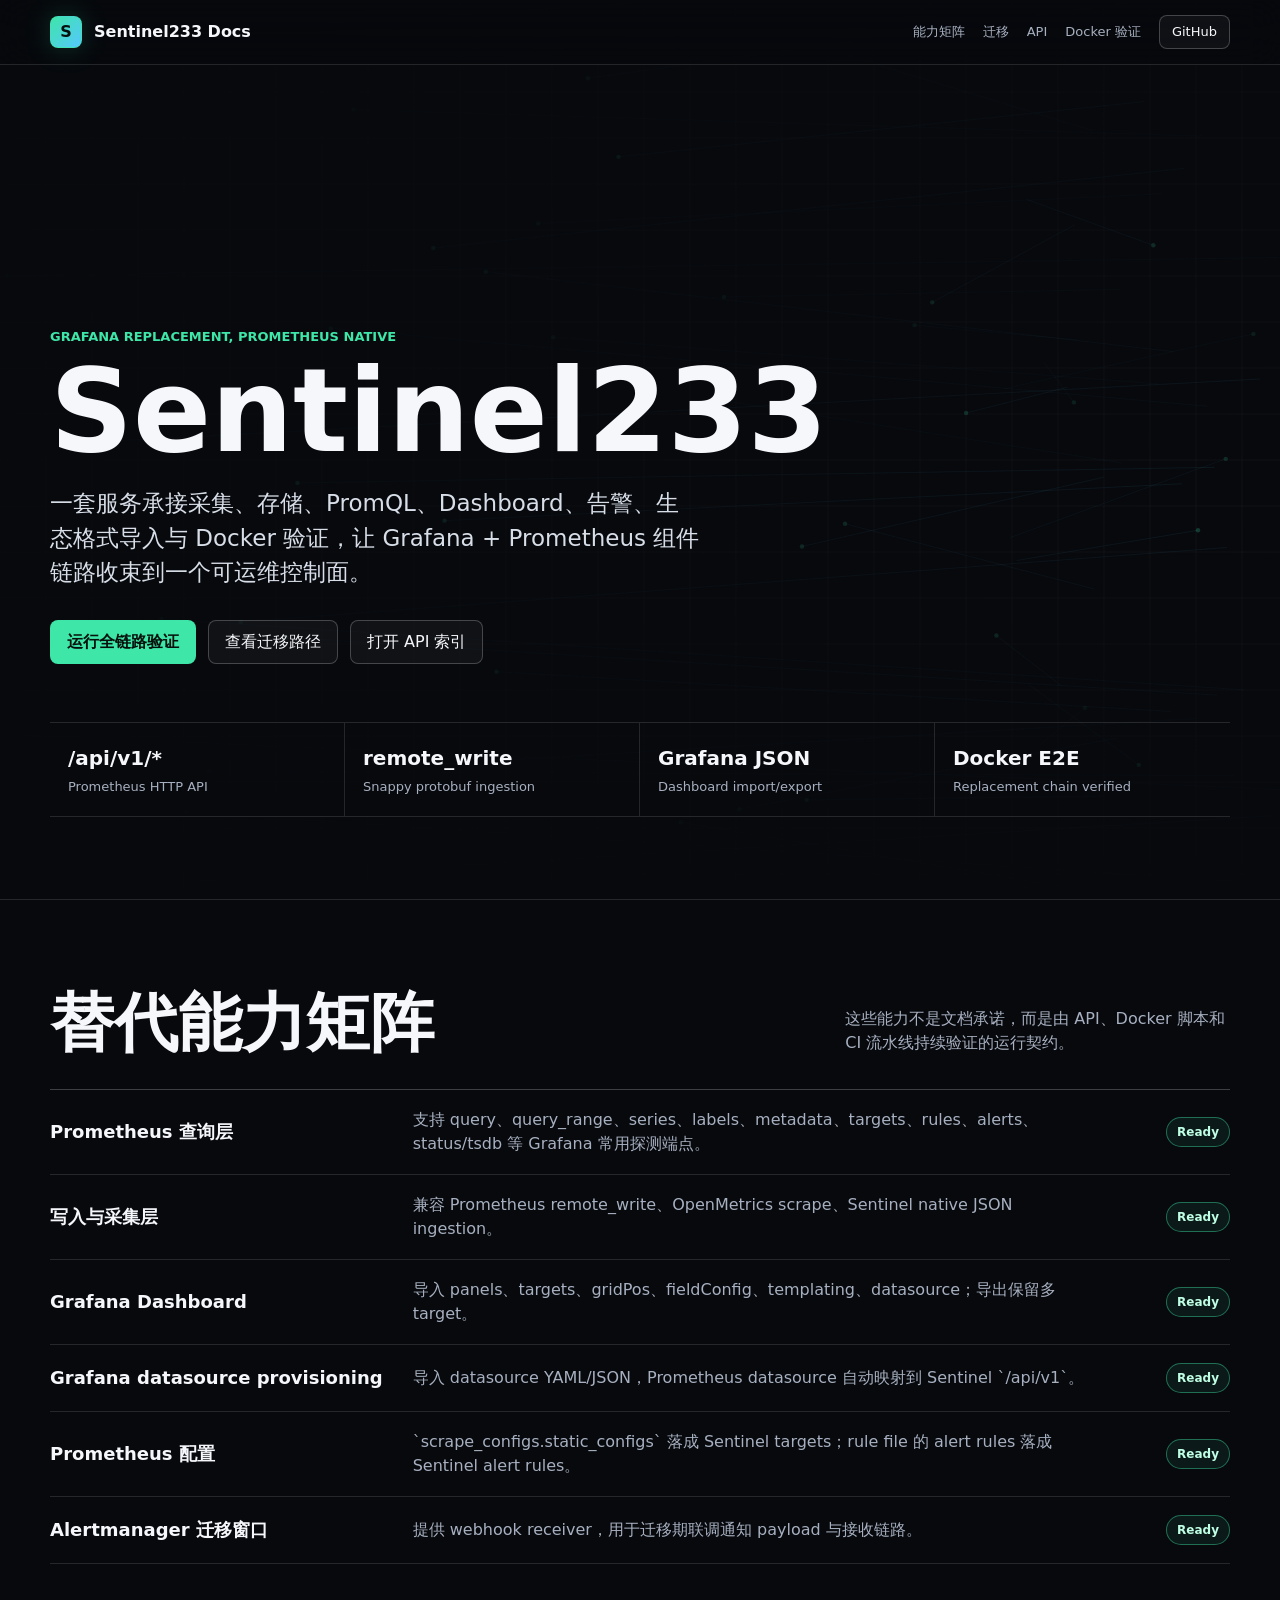
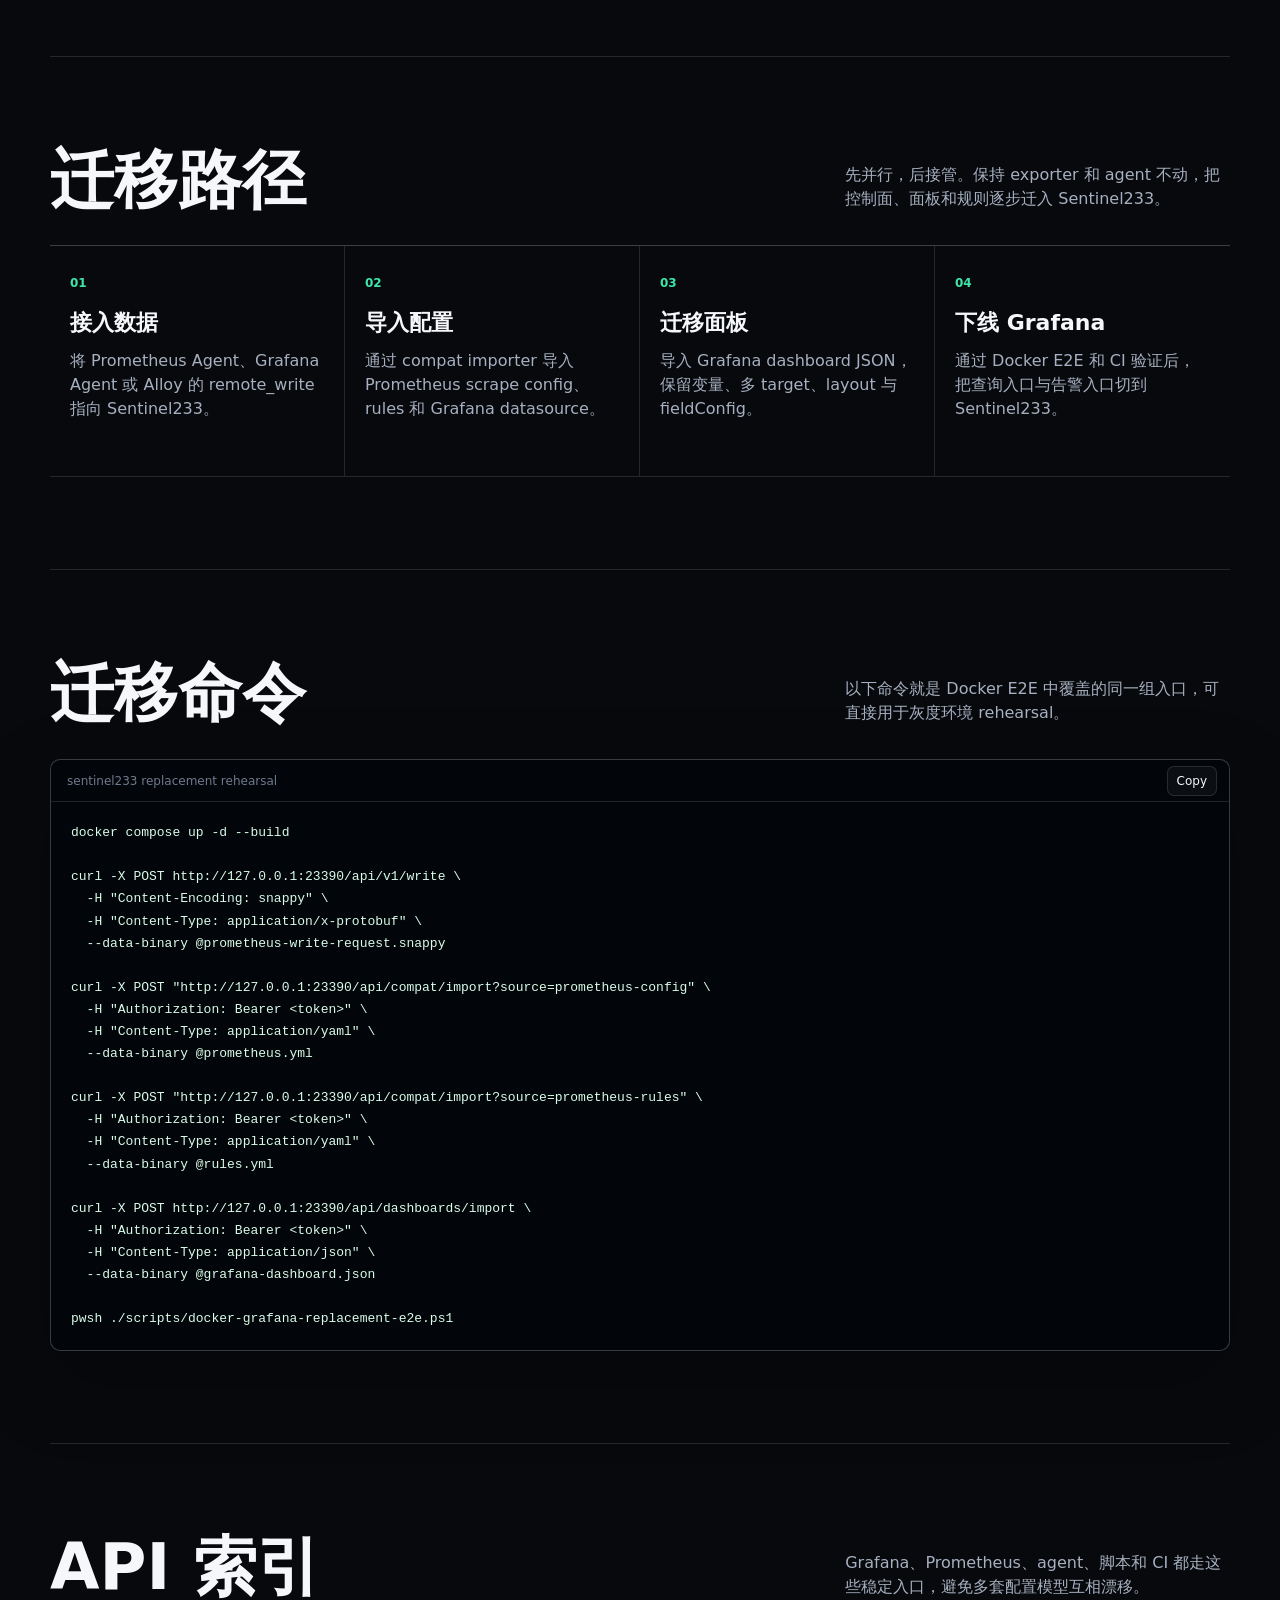
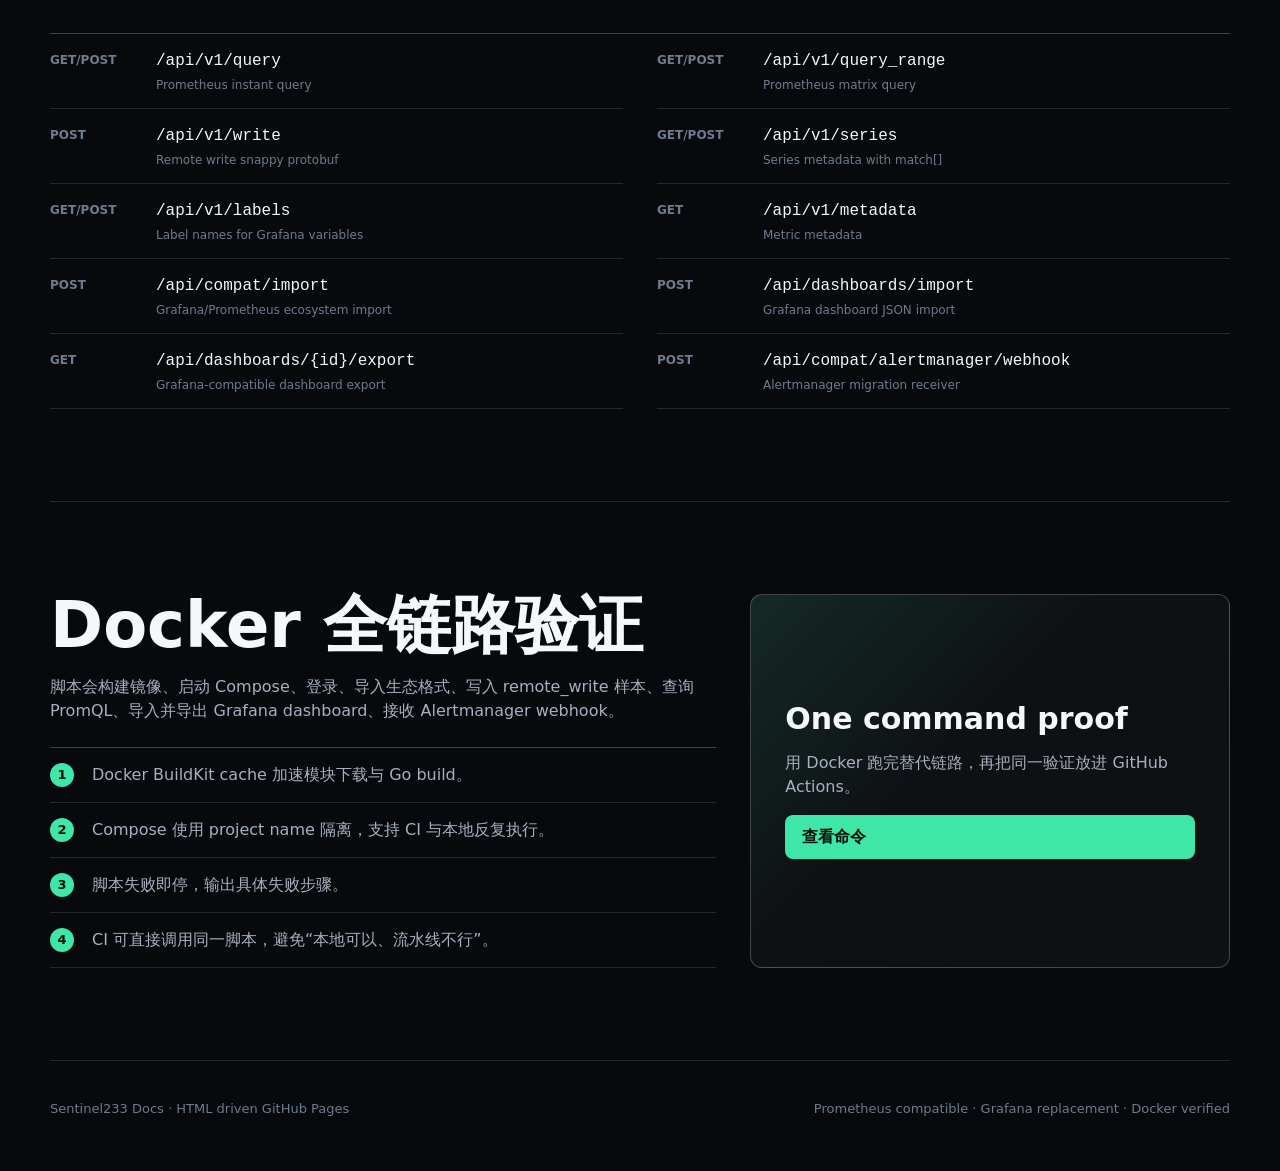
==== site/index.html @ 2b203736 "Complete Grafana replacement e2e" ====
<!doctype html>
<html lang="zh-CN">
<head>
  <meta charset="utf-8">
  <meta name="viewport" content="width=device-width, initial-scale=1">
  <meta name="description" content="Sentinel233: Prometheus compatible ingestion, Grafana dashboard migration, native dashboards, alerting, and Docker verified operations.">
  <title>Sentinel233 Docs</title>
  <style>
    :root {
      --bg: #07090d;
      --ink: #f5f7fb;
      --muted: #a7b0c0;
      --dim: #6f7b8e;
      --line: rgba(255,255,255,.12);
      --line-strong: rgba(255,255,255,.22);
      --panel: rgba(15,20,29,.72);
      --accent: #3ee6a8;
      --accent-2: #55c7ff;
      --warn: #ffd166;
      --danger: #ff6b8a;
      --max: 1180px;
    }

    * { box-sizing: border-box; }
    html { scroll-behavior: smooth; }
    body {
      margin: 0;
      color: var(--ink);
      background: var(--bg);
      font-family: Inter, ui-sans-serif, system-ui, -apple-system, BlinkMacSystemFont, "Segoe UI", sans-serif;
      line-height: 1.5;
    }
    a { color: inherit; text-decoration: none; }
    button, code { font: inherit; }
    code, pre {
      font-family: "Cascadia Code", "SFMono-Regular", Consolas, monospace;
    }

    .progress {
      position: fixed;
      inset: 0 auto auto 0;
      width: 0;
      height: 3px;
      z-index: 80;
      background: linear-gradient(90deg, var(--accent), var(--accent-2));
      box-shadow: 0 0 22px rgba(62,230,168,.45);
    }

    .topbar {
      position: fixed;
      inset: 0 0 auto;
      z-index: 70;
      display: flex;
      justify-content: center;
      border-bottom: 1px solid var(--line);
      background: rgba(7,9,13,.76);
      backdrop-filter: blur(18px);
    }
    .topbar-inner {
      width: min(var(--max), calc(100% - 32px));
      min-height: 64px;
      display: flex;
      align-items: center;
      justify-content: space-between;
      gap: 20px;
    }
    .brand {
      display: flex;
      align-items: center;
      gap: 12px;
      font-weight: 800;
    }
    .mark {
      width: 32px;
      height: 32px;
      display: grid;
      place-items: center;
      border: 1px solid rgba(62,230,168,.5);
      border-radius: 8px;
      color: #06110d;
      background: linear-gradient(135deg, var(--accent), var(--accent-2));
      box-shadow: 0 0 28px rgba(62,230,168,.2);
    }
    nav {
      display: flex;
      align-items: center;
      gap: 18px;
      color: var(--muted);
      font-size: 13px;
    }
    nav a { transition: color .18s ease; }
    nav a:hover, nav a.active { color: var(--ink); }
    .nav-action {
      min-height: 34px;
      display: inline-flex;
      align-items: center;
      border: 1px solid var(--line-strong);
      border-radius: 8px;
      padding: 0 12px;
      color: var(--ink);
      background: rgba(255,255,255,.04);
    }

    .hero {
      position: relative;
      min-height: 100svh;
      display: grid;
      align-items: end;
      overflow: hidden;
      border-bottom: 1px solid var(--line);
    }
    #hero-canvas {
      position: absolute;
      inset: 0;
      width: 100%;
      height: 100%;
      opacity: .92;
    }
    .hero::after {
      content: "";
      position: absolute;
      inset: 0;
      background:
        linear-gradient(90deg, rgba(7,9,13,.92) 0%, rgba(7,9,13,.64) 45%, rgba(7,9,13,.16) 100%),
        linear-gradient(0deg, var(--bg) 0%, rgba(7,9,13,.2) 42%, rgba(7,9,13,.74) 100%);
      pointer-events: none;
    }
    .hero-content {
      position: relative;
      z-index: 1;
      width: min(var(--max), calc(100% - 32px));
      margin: 0 auto;
      padding: 132px 0 82px;
    }
    .eyebrow {
      color: var(--accent);
      font-size: 13px;
      font-weight: 800;
      text-transform: uppercase;
    }
    h1 {
      margin: 14px 0 0;
      max-width: 820px;
      font-size: clamp(52px, 9vw, 132px);
      line-height: .88;
      letter-spacing: 0;
    }
    .hero-copy {
      max-width: 650px;
      margin-top: 24px;
      color: #d8dee8;
      font-size: clamp(18px, 2vw, 23px);
    }
    .hero-actions {
      display: flex;
      flex-wrap: wrap;
      gap: 12px;
      margin-top: 30px;
    }
    .button {
      min-height: 44px;
      display: inline-flex;
      align-items: center;
      gap: 9px;
      border: 1px solid var(--line-strong);
      border-radius: 8px;
      padding: 0 16px;
      background: rgba(255,255,255,.04);
      color: var(--ink);
      transition: transform .18s ease, border-color .18s ease, background .18s ease;
    }
    .button:hover { transform: translateY(-2px); border-color: rgba(62,230,168,.6); background: rgba(62,230,168,.08); }
    .button.primary {
      border-color: rgba(62,230,168,.72);
      color: #06110d;
      background: var(--accent);
      font-weight: 800;
    }
    .hero-proof {
      margin-top: 58px;
      display: grid;
      grid-template-columns: repeat(4, minmax(0, 1fr));
      border-top: 1px solid var(--line);
      border-bottom: 1px solid var(--line);
    }
    .proof-item {
      padding: 20px 18px;
      border-right: 1px solid var(--line);
    }
    .proof-item:last-child { border-right: 0; }
    .proof-item strong { display: block; font-size: 20px; }
    .proof-item span { display: block; margin-top: 4px; color: var(--muted); font-size: 13px; }

    main { position: relative; }
    section {
      width: min(var(--max), calc(100% - 32px));
      margin: 0 auto;
      padding: 92px 0;
      border-bottom: 1px solid var(--line);
    }
    .section-head {
      display: grid;
      grid-template-columns: minmax(0, .82fr) minmax(280px, .42fr);
      gap: 44px;
      align-items: end;
      margin-bottom: 34px;
    }
    h2 {
      margin: 0;
      font-size: clamp(34px, 5vw, 68px);
      line-height: .98;
      letter-spacing: 0;
    }
    .section-head p {
      margin: 0;
      color: var(--muted);
      font-size: 16px;
    }

    .matrix {
      border-top: 1px solid var(--line-strong);
    }
    .matrix-row {
      display: grid;
      grid-template-columns: minmax(220px, .7fr) minmax(0, 1.4fr) 112px;
      gap: 20px;
      align-items: center;
      padding: 18px 0;
      border-bottom: 1px solid var(--line);
    }
    .matrix-row strong { font-size: 18px; }
    .matrix-row p { margin: 0; color: var(--muted); }
    .status {
      justify-self: end;
      border: 1px solid rgba(62,230,168,.42);
      border-radius: 999px;
      padding: 5px 10px;
      color: #bfffe5;
      background: rgba(62,230,168,.08);
      font-size: 12px;
      font-weight: 800;
    }

    .flow {
      display: grid;
      grid-template-columns: repeat(4, minmax(0, 1fr));
      border-top: 1px solid var(--line-strong);
      border-bottom: 1px solid var(--line);
    }
    .flow-step {
      min-height: 230px;
      padding: 24px 20px;
      border-right: 1px solid var(--line);
    }
    .flow-step:last-child { border-right: 0; }
    .flow-step span { color: var(--accent); font-size: 12px; font-weight: 900; }
    .flow-step h3 { margin: 12px 0 10px; font-size: 22px; }
    .flow-step p { margin: 0; color: var(--muted); }

    .terminal {
      border: 1px solid var(--line-strong);
      border-radius: 10px;
      overflow: hidden;
      background: rgba(2,5,10,.78);
      box-shadow: 0 30px 80px rgba(0,0,0,.28);
    }
    .terminal-bar {
      min-height: 42px;
      display: flex;
      align-items: center;
      justify-content: space-between;
      gap: 12px;
      padding: 0 12px 0 16px;
      border-bottom: 1px solid var(--line);
      color: var(--dim);
      font-size: 12px;
    }
    .copy {
      border: 1px solid var(--line);
      border-radius: 7px;
      padding: 5px 9px;
      color: var(--ink);
      background: rgba(255,255,255,.04);
      cursor: pointer;
    }
    pre {
      margin: 0;
      padding: 20px;
      overflow: auto;
      color: #d9fbe8;
      font-size: 13px;
      line-height: 1.7;
    }

    .api-grid {
      display: grid;
      grid-template-columns: 1fr 1fr;
      gap: 0 34px;
      border-top: 1px solid var(--line-strong);
    }
    .api-row {
      display: grid;
      grid-template-columns: 92px minmax(0, 1fr);
      gap: 14px;
      padding: 14px 0;
      border-bottom: 1px solid var(--line);
    }
    .method {
      color: var(--accent-2);
      font-size: 12px;
      font-weight: 900;
    }
    .api-row code { color: var(--ink); overflow-wrap: anywhere; }
    .api-row span { display: block; margin-top: 3px; color: var(--dim); font-size: 12px; }

    .split {
      display: grid;
      grid-template-columns: minmax(0, 1fr) minmax(320px, .72fr);
      gap: 34px;
      align-items: stretch;
    }
    .checklist {
      border-top: 1px solid var(--line-strong);
    }
    .check {
      display: grid;
      grid-template-columns: 28px minmax(0, 1fr);
      gap: 14px;
      padding: 15px 0;
      border-bottom: 1px solid var(--line);
      color: var(--muted);
    }
    .check b {
      width: 24px;
      height: 24px;
      display: grid;
      place-items: center;
      border-radius: 50%;
      color: #06110d;
      background: var(--accent);
      font-size: 13px;
    }

    .release {
      min-height: 280px;
      display: grid;
      align-content: center;
      border: 1px solid var(--line-strong);
      border-radius: 12px;
      padding: 34px;
      background:
        linear-gradient(135deg, rgba(62,230,168,.12), transparent 42%),
        rgba(255,255,255,.03);
    }
    .release h3 { margin: 0; font-size: 30px; line-height: 1.05; }
    .release p { color: var(--muted); }
    footer {
      width: min(var(--max), calc(100% - 32px));
      margin: 0 auto;
      padding: 38px 0 58px;
      display: flex;
      justify-content: space-between;
      gap: 20px;
      color: var(--dim);
      font-size: 13px;
    }

    .reveal {
      opacity: 0;
      transform: translateY(24px);
      transition: opacity .6s ease, transform .6s ease;
    }
    .reveal.visible { opacity: 1; transform: translateY(0); }

    @media (max-width: 900px) {
      nav a:not(.nav-action) { display: none; }
      .hero-proof, .flow, .section-head, .split, .api-grid { grid-template-columns: 1fr; }
      .proof-item, .flow-step { border-right: 0; border-bottom: 1px solid var(--line); }
      .matrix-row { grid-template-columns: 1fr; }
      .status { justify-self: start; }
      section { padding: 66px 0; }
    }
  </style>
</head>
<body>
  <div class="progress" id="progress"></div>
  <header class="topbar">
    <div class="topbar-inner">
      <a class="brand" href="#top"><span class="mark">S</span><span>Sentinel233 Docs</span></a>
      <nav>
        <a href="#matrix">能力矩阵</a>
        <a href="#migration">迁移</a>
        <a href="#api">API</a>
        <a href="#docker">Docker 验证</a>
        <a class="nav-action" href="https://github.com/neko233-com/Sentinel233">GitHub</a>
      </nav>
    </div>
  </header>

  <div class="hero" id="top">
    <canvas id="hero-canvas" aria-hidden="true"></canvas>
    <div class="hero-content">
      <div class="eyebrow">Grafana replacement, Prometheus native</div>
      <h1>Sentinel233</h1>
      <p class="hero-copy">一套服务承接采集、存储、PromQL、Dashboard、告警、生态格式导入与 Docker 验证，让 Grafana + Prometheus 组件链路收束到一个可运维控制面。</p>
      <div class="hero-actions">
        <a class="button primary" href="#docker">运行全链路验证</a>
        <a class="button" href="#migration">查看迁移路径</a>
        <a class="button" href="#api">打开 API 索引</a>
      </div>
      <div class="hero-proof">
        <div class="proof-item"><strong>/api/v1/*</strong><span>Prometheus HTTP API</span></div>
        <div class="proof-item"><strong>remote_write</strong><span>Snappy protobuf ingestion</span></div>
        <div class="proof-item"><strong>Grafana JSON</strong><span>Dashboard import/export</span></div>
        <div class="proof-item"><strong>Docker E2E</strong><span>Replacement chain verified</span></div>
      </div>
    </div>
  </div>

  <main>
    <section id="matrix" class="reveal">
      <div class="section-head">
        <h2>替代能力矩阵</h2>
        <p>这些能力不是文档承诺，而是由 API、Docker 脚本和 CI 流水线持续验证的运行契约。</p>
      </div>
      <div class="matrix">
        <div class="matrix-row"><strong>Prometheus 查询层</strong><p>支持 query、query_range、series、labels、metadata、targets、rules、alerts、status/tsdb 等 Grafana 常用探测端点。</p><span class="status">Ready</span></div>
        <div class="matrix-row"><strong>写入与采集层</strong><p>兼容 Prometheus remote_write、OpenMetrics scrape、Sentinel native JSON ingestion。</p><span class="status">Ready</span></div>
        <div class="matrix-row"><strong>Grafana Dashboard</strong><p>导入 panels、targets、gridPos、fieldConfig、templating、datasource；导出保留多 target。</p><span class="status">Ready</span></div>
        <div class="matrix-row"><strong>Grafana datasource provisioning</strong><p>导入 datasource YAML/JSON，Prometheus datasource 自动映射到 Sentinel `/api/v1`。</p><span class="status">Ready</span></div>
        <div class="matrix-row"><strong>Prometheus 配置</strong><p>`scrape_configs.static_configs` 落成 Sentinel targets；rule file 的 alert rules 落成 Sentinel alert rules。</p><span class="status">Ready</span></div>
        <div class="matrix-row"><strong>Alertmanager 迁移窗口</strong><p>提供 webhook receiver，用于迁移期联调通知 payload 与接收链路。</p><span class="status">Ready</span></div>
      </div>
    </section>

    <section id="migration" class="reveal">
      <div class="section-head">
        <h2>迁移路径</h2>
        <p>先并行，后接管。保持 exporter 和 agent 不动，把控制面、面板和规则逐步迁入 Sentinel233。</p>
      </div>
      <div class="flow">
        <div class="flow-step"><span>01</span><h3>接入数据</h3><p>将 Prometheus Agent、Grafana Agent 或 Alloy 的 remote_write 指向 Sentinel233。</p></div>
        <div class="flow-step"><span>02</span><h3>导入配置</h3><p>通过 compat importer 导入 Prometheus scrape config、rules 和 Grafana datasource。</p></div>
        <div class="flow-step"><span>03</span><h3>迁移面板</h3><p>导入 Grafana dashboard JSON，保留变量、多 target、layout 与 fieldConfig。</p></div>
        <div class="flow-step"><span>04</span><h3>下线 Grafana</h3><p>通过 Docker E2E 和 CI 验证后，把查询入口与告警入口切到 Sentinel233。</p></div>
      </div>
    </section>

    <section id="commands" class="reveal">
      <div class="section-head">
        <h2>迁移命令</h2>
        <p>以下命令就是 Docker E2E 中覆盖的同一组入口，可直接用于灰度环境 rehearsal。</p>
      </div>
      <div class="terminal">
        <div class="terminal-bar"><span>sentinel233 replacement rehearsal</span><button class="copy" data-copy="commands-code">Copy</button></div>
        <pre id="commands-code">docker compose up -d --build

curl -X POST http://127.0.0.1:23390/api/v1/write \
  -H "Content-Encoding: snappy" \
  -H "Content-Type: application/x-protobuf" \
  --data-binary @prometheus-write-request.snappy

curl -X POST "http://127.0.0.1:23390/api/compat/import?source=prometheus-config" \
  -H "Authorization: Bearer &lt;token&gt;" \
  -H "Content-Type: application/yaml" \
  --data-binary @prometheus.yml

curl -X POST "http://127.0.0.1:23390/api/compat/import?source=prometheus-rules" \
  -H "Authorization: Bearer &lt;token&gt;" \
  -H "Content-Type: application/yaml" \
  --data-binary @rules.yml

curl -X POST http://127.0.0.1:23390/api/dashboards/import \
  -H "Authorization: Bearer &lt;token&gt;" \
  -H "Content-Type: application/json" \
  --data-binary @grafana-dashboard.json

pwsh ./scripts/docker-grafana-replacement-e2e.ps1</pre>
      </div>
    </section>

    <section id="api" class="reveal">
      <div class="section-head">
        <h2>API 索引</h2>
        <p>Grafana、Prometheus、agent、脚本和 CI 都走这些稳定入口，避免多套配置模型互相漂移。</p>
      </div>
      <div class="api-grid">
        <div class="api-row"><span class="method">GET/POST</span><div><code>/api/v1/query</code><span>Prometheus instant query</span></div></div>
        <div class="api-row"><span class="method">GET/POST</span><div><code>/api/v1/query_range</code><span>Prometheus matrix query</span></div></div>
        <div class="api-row"><span class="method">POST</span><div><code>/api/v1/write</code><span>Remote write snappy protobuf</span></div></div>
        <div class="api-row"><span class="method">GET/POST</span><div><code>/api/v1/series</code><span>Series metadata with match[]</span></div></div>
        <div class="api-row"><span class="method">GET/POST</span><div><code>/api/v1/labels</code><span>Label names for Grafana variables</span></div></div>
        <div class="api-row"><span class="method">GET</span><div><code>/api/v1/metadata</code><span>Metric metadata</span></div></div>
        <div class="api-row"><span class="method">POST</span><div><code>/api/compat/import</code><span>Grafana/Prometheus ecosystem import</span></div></div>
        <div class="api-row"><span class="method">POST</span><div><code>/api/dashboards/import</code><span>Grafana dashboard JSON import</span></div></div>
        <div class="api-row"><span class="method">GET</span><div><code>/api/dashboards/{id}/export</code><span>Grafana-compatible dashboard export</span></div></div>
        <div class="api-row"><span class="method">POST</span><div><code>/api/compat/alertmanager/webhook</code><span>Alertmanager migration receiver</span></div></div>
      </div>
    </section>

    <section id="docker" class="reveal">
      <div class="split">
        <div>
          <div class="section-head" style="display:block;margin-bottom:24px">
            <h2>Docker 全链路验证</h2>
            <p style="margin-top:18px">脚本会构建镜像、启动 Compose、登录、导入生态格式、写入 remote_write 样本、查询 PromQL、导入并导出 Grafana dashboard、接收 Alertmanager webhook。</p>
          </div>
          <div class="checklist">
            <div class="check"><b>1</b><span>Docker BuildKit cache 加速模块下载与 Go build。</span></div>
            <div class="check"><b>2</b><span>Compose 使用 project name 隔离，支持 CI 与本地反复执行。</span></div>
            <div class="check"><b>3</b><span>脚本失败即停，输出具体失败步骤。</span></div>
            <div class="check"><b>4</b><span>CI 可直接调用同一脚本，避免“本地可以、流水线不行”。</span></div>
          </div>
        </div>
        <div class="release">
          <h3>One command proof</h3>
          <p>用 Docker 跑完替代链路，再把同一验证放进 GitHub Actions。</p>
          <a class="button primary" href="#commands">查看命令</a>
        </div>
      </div>
    </section>
  </main>

  <footer>
    <span>Sentinel233 Docs · HTML driven GitHub Pages</span>
    <span>Prometheus compatible · Grafana replacement · Docker verified</span>
  </footer>

  <script>
    const canvas = document.getElementById('hero-canvas');
    const ctx = canvas.getContext('2d');
    let width = 0;
    let height = 0;
    let points = [];

    function resize() {
      const ratio = Math.min(window.devicePixelRatio || 1, 2);
      width = canvas.clientWidth;
      height = canvas.clientHeight;
      canvas.width = width * ratio;
      canvas.height = height * ratio;
      ctx.setTransform(ratio, 0, 0, ratio, 0, 0);
      points = Array.from({ length: Math.floor(width / 28) }, (_, i) => ({
        x: i * 28,
        y: Math.random() * height,
        speed: .35 + Math.random() * .9,
        phase: Math.random() * Math.PI * 2
      }));
    }

    function draw(t) {
      ctx.clearRect(0, 0, width, height);
      const grid = 46;
      ctx.strokeStyle = 'rgba(255,255,255,.055)';
      ctx.lineWidth = 1;
      for (let x = 0; x < width; x += grid) {
        ctx.beginPath();
        ctx.moveTo(x, 0);
        ctx.lineTo(x, height);
        ctx.stroke();
      }
      for (let y = 0; y < height; y += grid) {
        ctx.beginPath();
        ctx.moveTo(0, y);
        ctx.lineTo(width, y);
        ctx.stroke();
      }

      points.forEach((p, i) => {
        p.y += p.speed;
        if (p.y > height + 40) p.y = -40;
        const amp = Math.sin(t / 700 + p.phase) * 22;
        const x = p.x + amp;
        const alpha = .18 + (Math.sin(t / 500 + i) + 1) * .12;
        ctx.fillStyle = `rgba(62,230,168,${alpha})`;
        ctx.beginPath();
        ctx.arc(x, p.y, 2.2, 0, Math.PI * 2);
        ctx.fill();
        ctx.strokeStyle = `rgba(85,199,255,${alpha * .32})`;
        ctx.beginPath();
        ctx.moveTo(x, p.y);
        ctx.lineTo(width - x * .22, p.y + Math.sin(t / 900 + i) * 80);
        ctx.stroke();
      });
      requestAnimationFrame(draw);
    }

    window.addEventListener('resize', resize);
    resize();
    requestAnimationFrame(draw);

    const progress = document.getElementById('progress');
    const navLinks = [...document.querySelectorAll('nav a[href^="#"]')];
    const sections = [...document.querySelectorAll('section[id]')];
    function onScroll() {
      const max = document.documentElement.scrollHeight - window.innerHeight;
      progress.style.width = `${Math.max(0, Math.min(1, window.scrollY / max)) * 100}%`;
      let active = '';
      sections.forEach(section => {
        if (section.getBoundingClientRect().top < window.innerHeight * .45) active = section.id;
      });
      navLinks.forEach(link => link.classList.toggle('active', link.getAttribute('href') === `#${active}`));
    }
    window.addEventListener('scroll', onScroll, { passive: true });
    onScroll();

    const observer = new IntersectionObserver(entries => {
      entries.forEach(entry => {
        if (entry.isIntersecting) entry.target.classList.add('visible');
      });
    }, { threshold: .14 });
    document.querySelectorAll('.reveal').forEach(el => observer.observe(el));

    document.querySelectorAll('[data-copy]').forEach(button => {
      button.addEventListener('click', async () => {
        const target = document.getElementById(button.dataset.copy);
        await navigator.clipboard.writeText(target.innerText);
        button.textContent = 'Copied';
        setTimeout(() => button.textContent = 'Copy', 1200);
      });
    });
  </script>
</body>
</html>
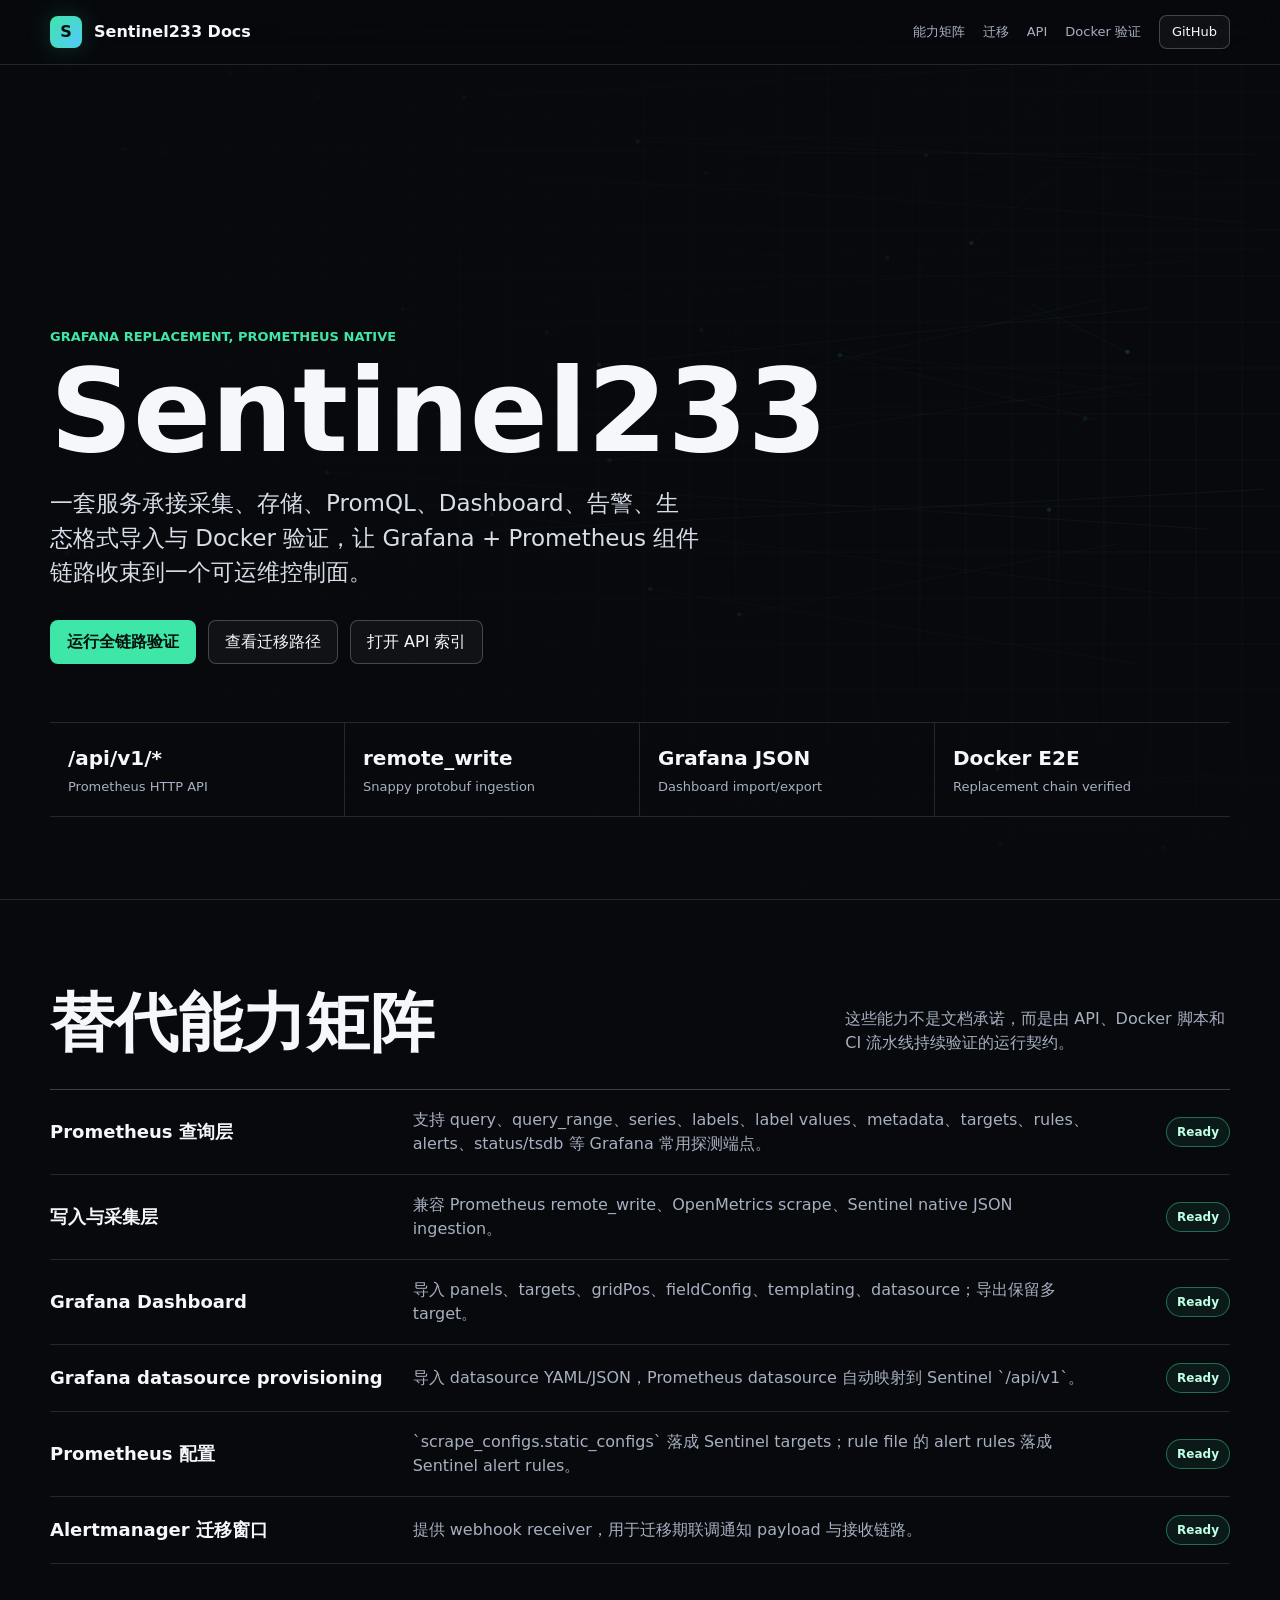
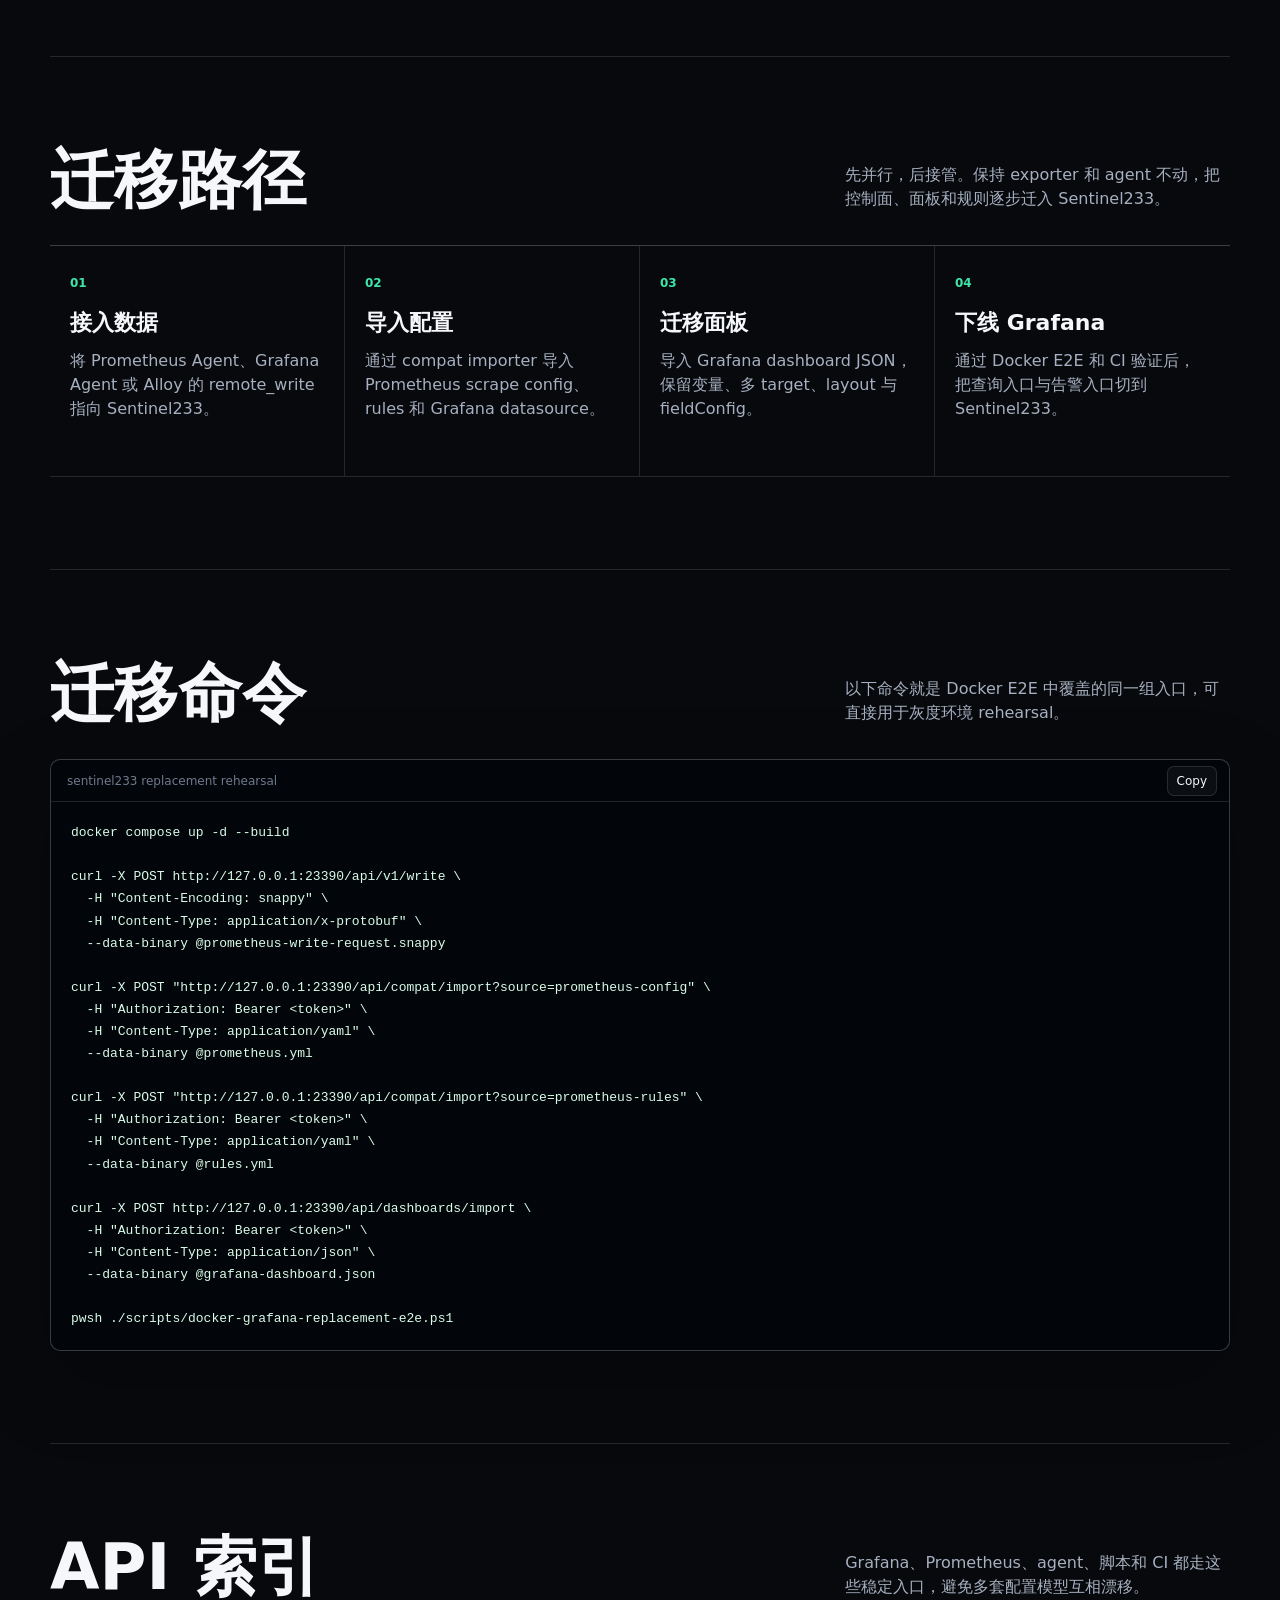
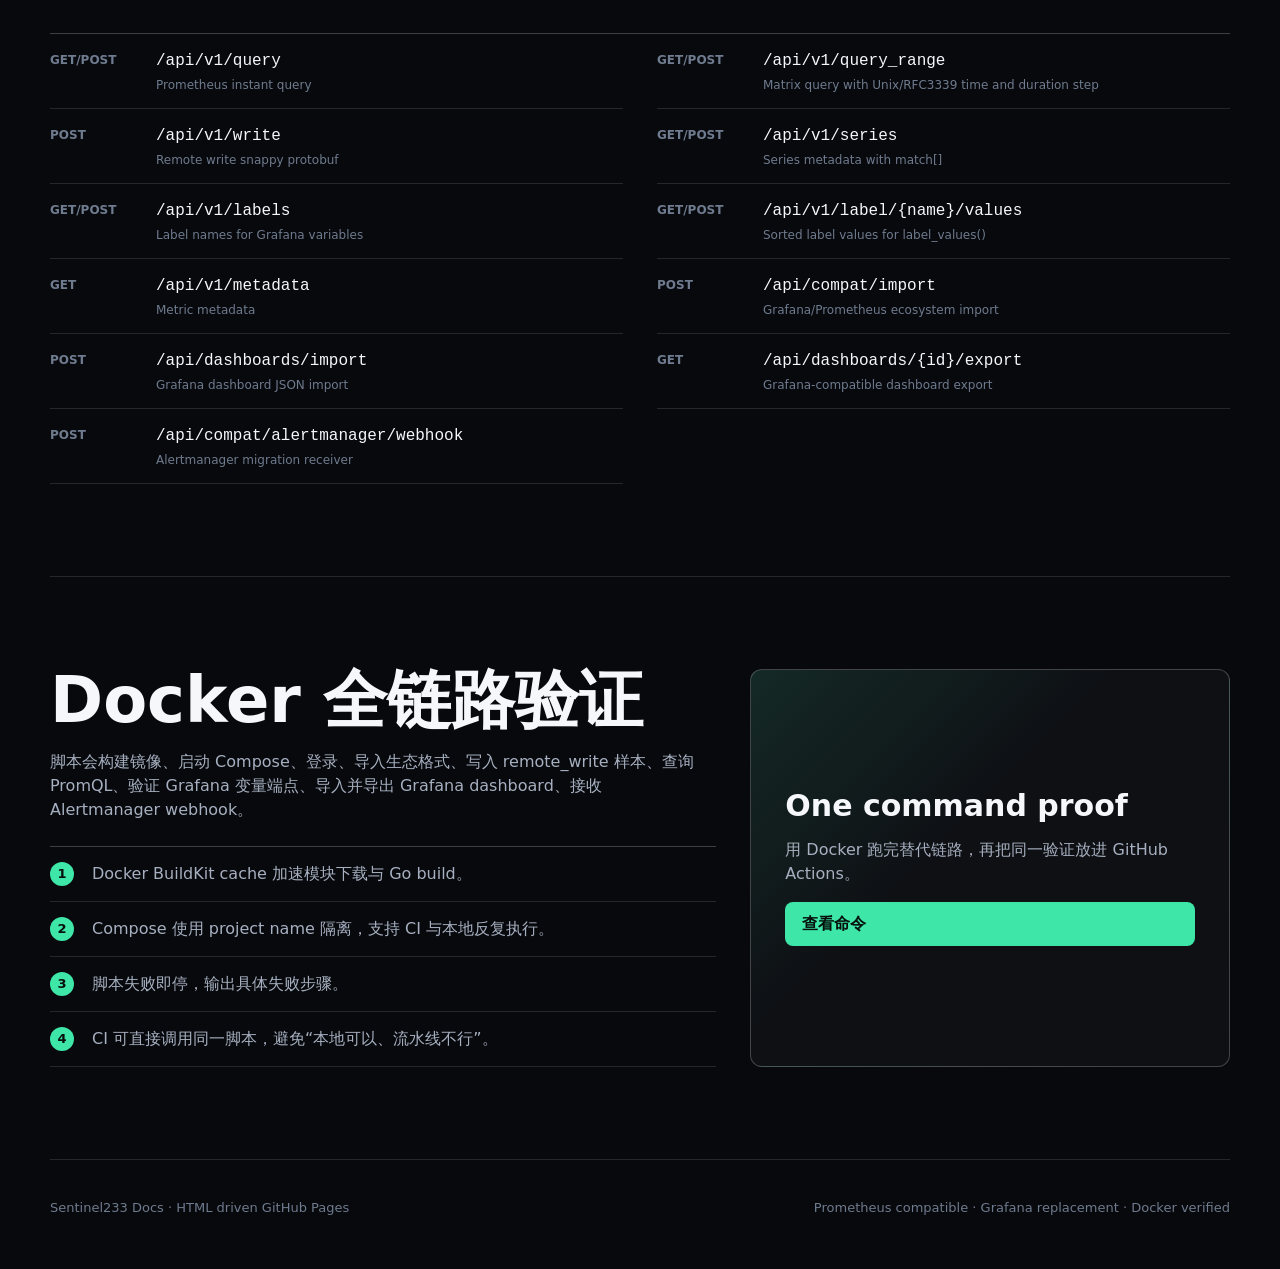
==== commit 51482737: "Harden Prometheus compatibility edges" ====
--- a/site/index.html
+++ b/site/index.html
@@ -424,7 +424,7 @@
         <p>这些能力不是文档承诺，而是由 API、Docker 脚本和 CI 流水线持续验证的运行契约。</p>
       </div>
       <div class="matrix">
-        <div class="matrix-row"><strong>Prometheus 查询层</strong><p>支持 query、query_range、series、labels、metadata、targets、rules、alerts、status/tsdb 等 Grafana 常用探测端点。</p><span class="status">Ready</span></div>
+        <div class="matrix-row"><strong>Prometheus 查询层</strong><p>支持 query、query_range、series、labels、label values、metadata、targets、rules、alerts、status/tsdb 等 Grafana 常用探测端点。</p><span class="status">Ready</span></div>
         <div class="matrix-row"><strong>写入与采集层</strong><p>兼容 Prometheus remote_write、OpenMetrics scrape、Sentinel native JSON ingestion。</p><span class="status">Ready</span></div>
         <div class="matrix-row"><strong>Grafana Dashboard</strong><p>导入 panels、targets、gridPos、fieldConfig、templating、datasource；导出保留多 target。</p><span class="status">Ready</span></div>
         <div class="matrix-row"><strong>Grafana datasource provisioning</strong><p>导入 datasource YAML/JSON，Prometheus datasource 自动映射到 Sentinel `/api/v1`。</p><span class="status">Ready</span></div>
@@ -486,10 +486,11 @@
       </div>
       <div class="api-grid">
         <div class="api-row"><span class="method">GET/POST</span><div><code>/api/v1/query</code><span>Prometheus instant query</span></div></div>
-        <div class="api-row"><span class="method">GET/POST</span><div><code>/api/v1/query_range</code><span>Prometheus matrix query</span></div></div>
+        <div class="api-row"><span class="method">GET/POST</span><div><code>/api/v1/query_range</code><span>Matrix query with Unix/RFC3339 time and duration step</span></div></div>
         <div class="api-row"><span class="method">POST</span><div><code>/api/v1/write</code><span>Remote write snappy protobuf</span></div></div>
         <div class="api-row"><span class="method">GET/POST</span><div><code>/api/v1/series</code><span>Series metadata with match[]</span></div></div>
         <div class="api-row"><span class="method">GET/POST</span><div><code>/api/v1/labels</code><span>Label names for Grafana variables</span></div></div>
+        <div class="api-row"><span class="method">GET/POST</span><div><code>/api/v1/label/{name}/values</code><span>Sorted label values for label_values()</span></div></div>
         <div class="api-row"><span class="method">GET</span><div><code>/api/v1/metadata</code><span>Metric metadata</span></div></div>
         <div class="api-row"><span class="method">POST</span><div><code>/api/compat/import</code><span>Grafana/Prometheus ecosystem import</span></div></div>
         <div class="api-row"><span class="method">POST</span><div><code>/api/dashboards/import</code><span>Grafana dashboard JSON import</span></div></div>
@@ -503,7 +504,7 @@
         <div>
           <div class="section-head" style="display:block;margin-bottom:24px">
             <h2>Docker 全链路验证</h2>
-            <p style="margin-top:18px">脚本会构建镜像、启动 Compose、登录、导入生态格式、写入 remote_write 样本、查询 PromQL、导入并导出 Grafana dashboard、接收 Alertmanager webhook。</p>
+            <p style="margin-top:18px">脚本会构建镜像、启动 Compose、登录、导入生态格式、写入 remote_write 样本、查询 PromQL、验证 Grafana 变量端点、导入并导出 Grafana dashboard、接收 Alertmanager webhook。</p>
           </div>
           <div class="checklist">
             <div class="check"><b>1</b><span>Docker BuildKit cache 加速模块下载与 Go build。</span></div>
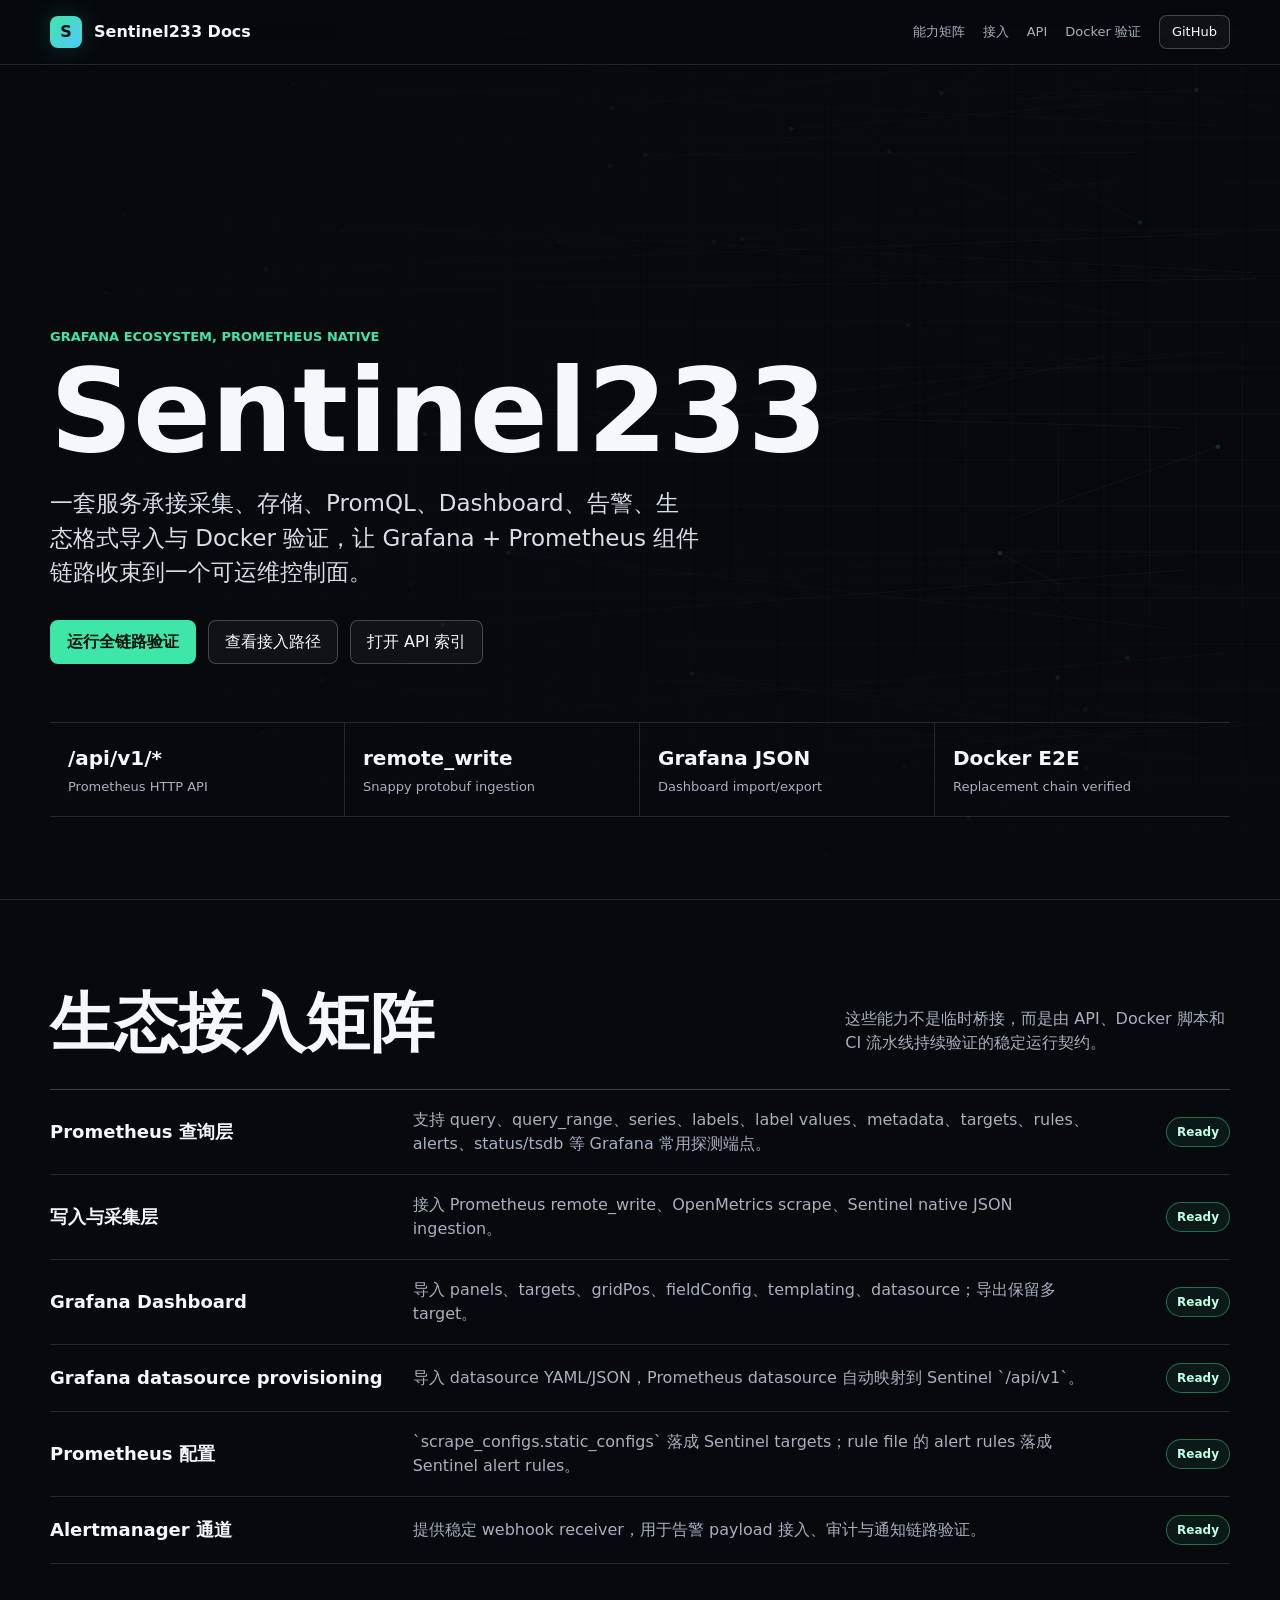
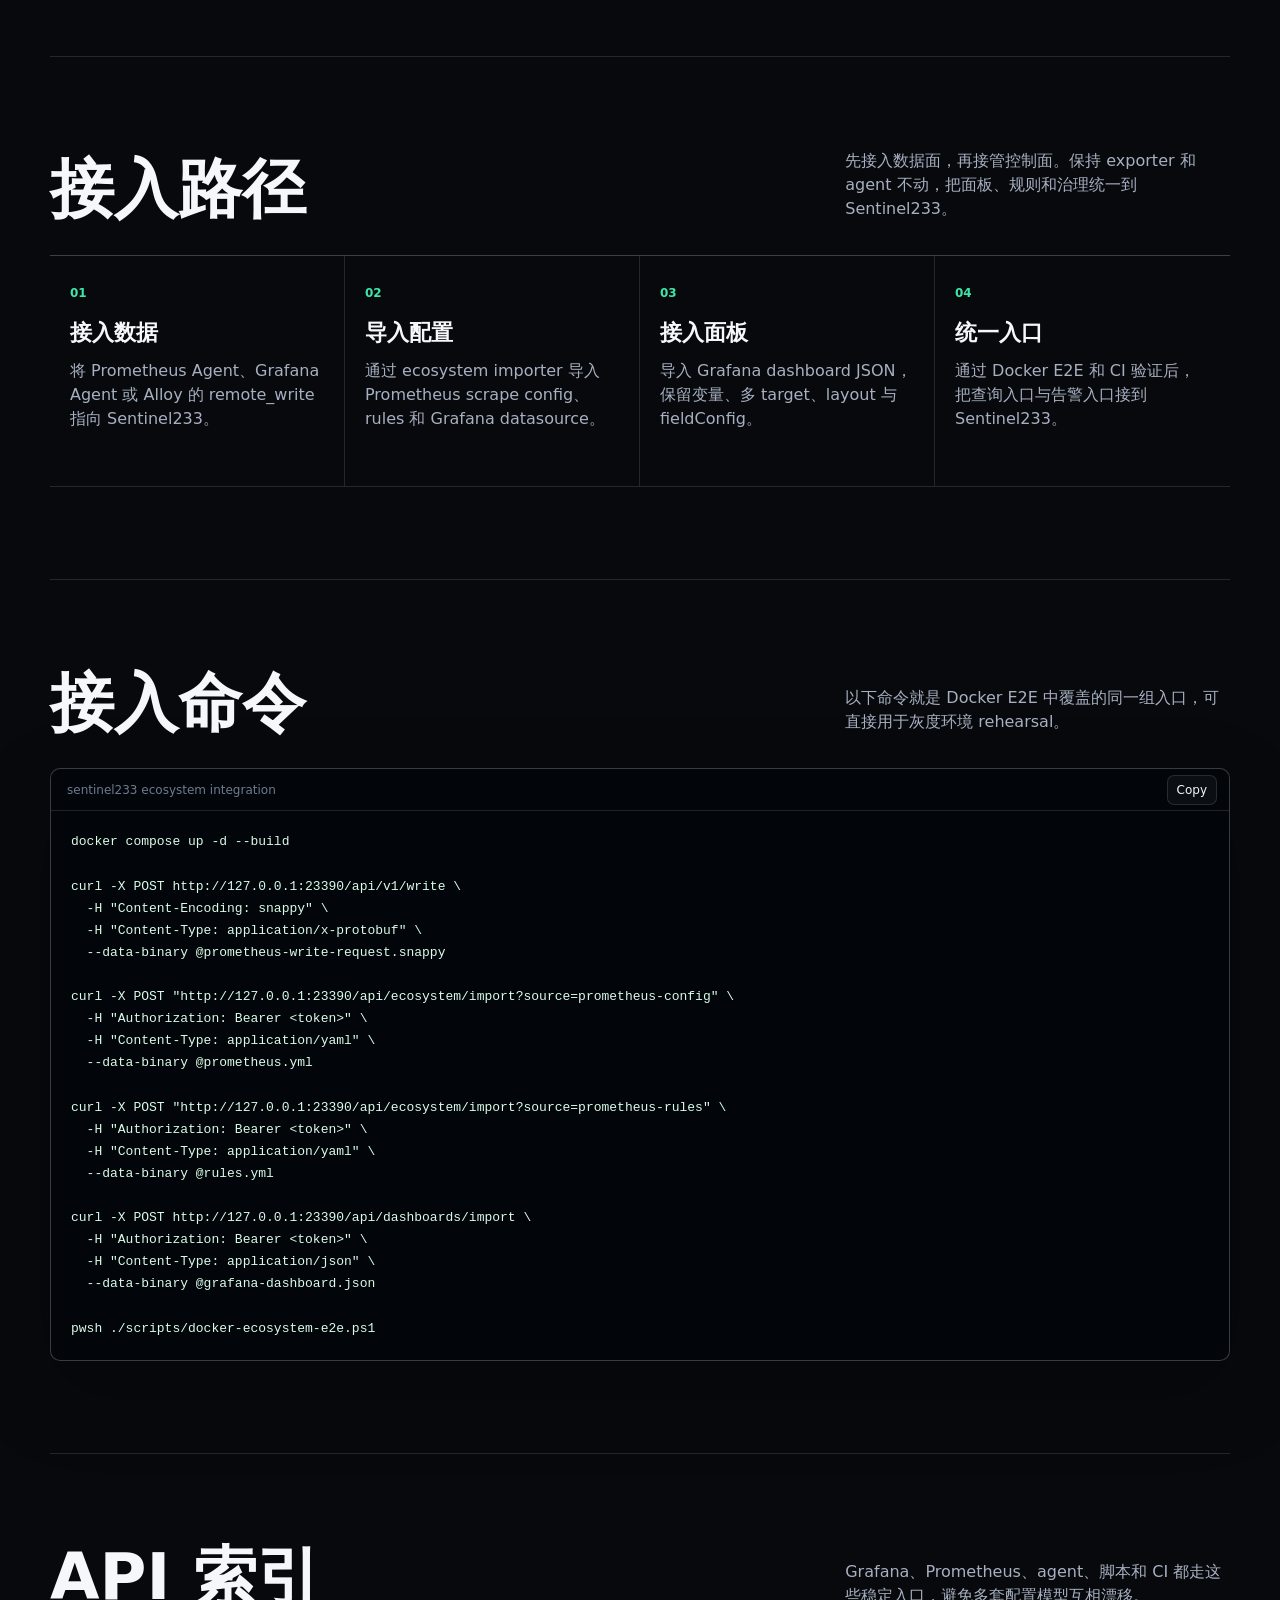
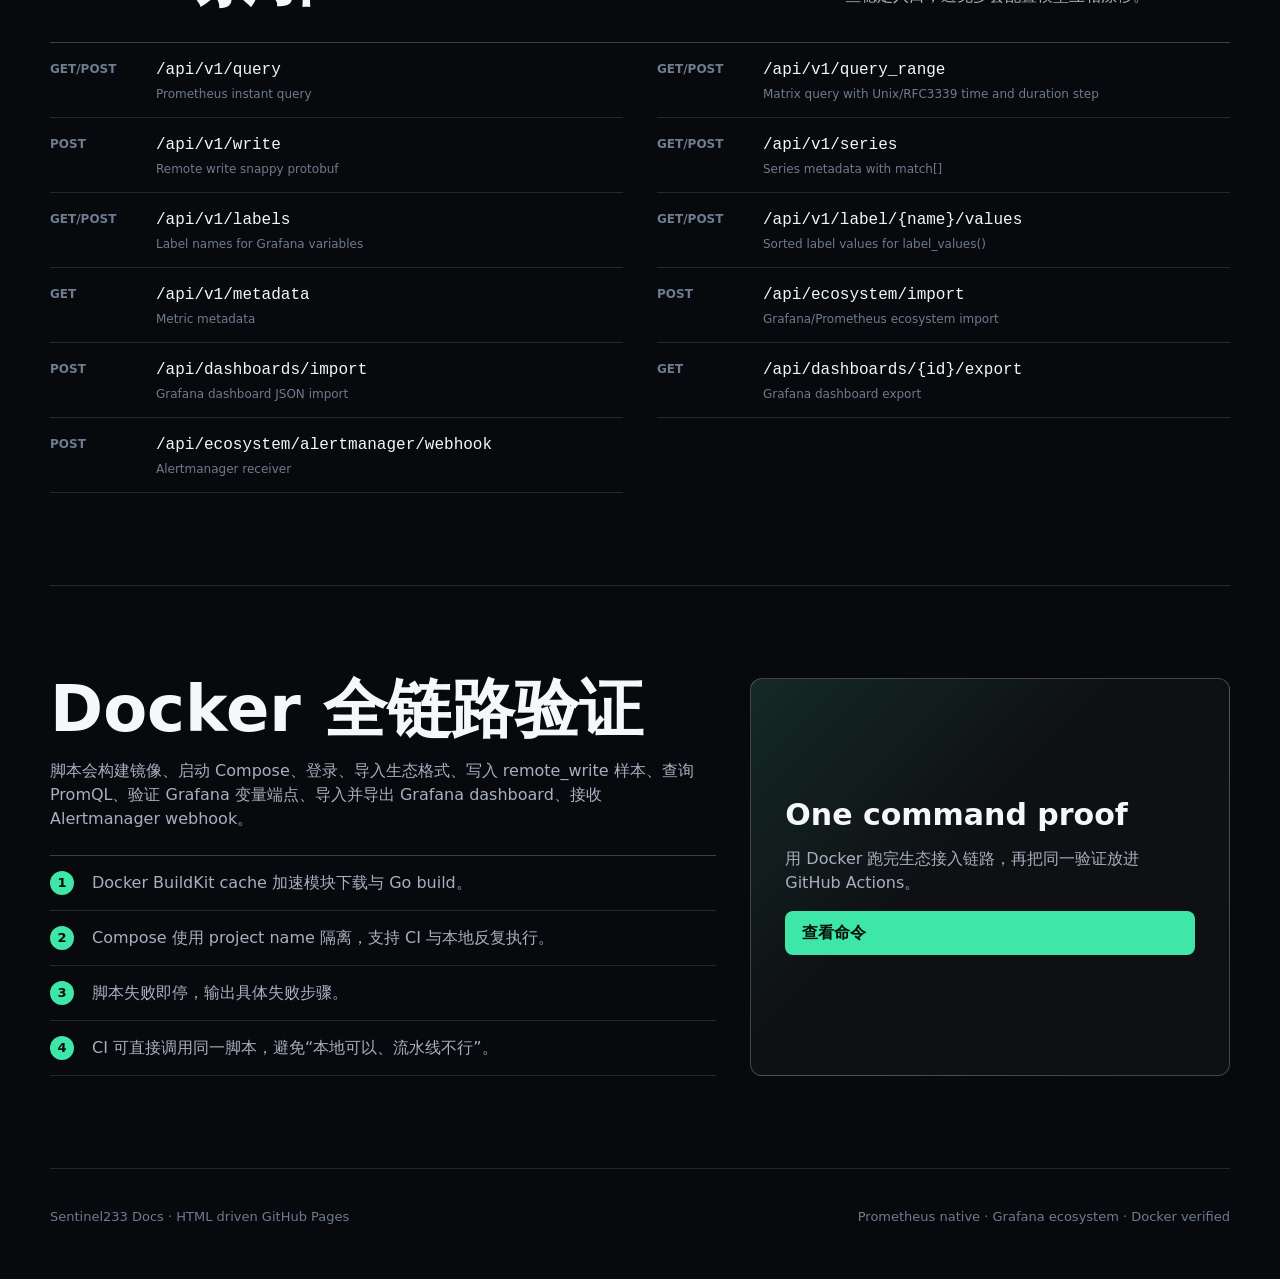
==== commit abbe2eda: "Promote ecosystem integration APIs" ====
--- a/site/index.html
+++ b/site/index.html
@@ -3,7 +3,7 @@
 <head>
   <meta charset="utf-8">
   <meta name="viewport" content="width=device-width, initial-scale=1">
-  <meta name="description" content="Sentinel233: Prometheus compatible ingestion, Grafana dashboard migration, native dashboards, alerting, and Docker verified operations.">
+  <meta name="description" content="Sentinel233: first-class Prometheus ingestion, Grafana dashboard integration, native dashboards, alerting, and Docker verified operations.">
   <title>Sentinel233 Docs</title>
   <style>
     :root {
@@ -389,7 +389,7 @@
       <a class="brand" href="#top"><span class="mark">S</span><span>Sentinel233 Docs</span></a>
       <nav>
         <a href="#matrix">能力矩阵</a>
-        <a href="#migration">迁移</a>
+        <a href="#migration">接入</a>
         <a href="#api">API</a>
         <a href="#docker">Docker 验证</a>
         <a class="nav-action" href="https://github.com/neko233-com/Sentinel233">GitHub</a>
@@ -400,12 +400,12 @@
   <div class="hero" id="top">
     <canvas id="hero-canvas" aria-hidden="true"></canvas>
     <div class="hero-content">
-      <div class="eyebrow">Grafana replacement, Prometheus native</div>
+      <div class="eyebrow">Grafana ecosystem, Prometheus native</div>
       <h1>Sentinel233</h1>
       <p class="hero-copy">一套服务承接采集、存储、PromQL、Dashboard、告警、生态格式导入与 Docker 验证，让 Grafana + Prometheus 组件链路收束到一个可运维控制面。</p>
       <div class="hero-actions">
         <a class="button primary" href="#docker">运行全链路验证</a>
-        <a class="button" href="#migration">查看迁移路径</a>
+        <a class="button" href="#migration">查看接入路径</a>
         <a class="button" href="#api">打开 API 索引</a>
       </div>
       <div class="hero-proof">
@@ -420,39 +420,39 @@
   <main>
     <section id="matrix" class="reveal">
       <div class="section-head">
-        <h2>替代能力矩阵</h2>
-        <p>这些能力不是文档承诺，而是由 API、Docker 脚本和 CI 流水线持续验证的运行契约。</p>
+        <h2>生态接入矩阵</h2>
+        <p>这些能力不是临时桥接，而是由 API、Docker 脚本和 CI 流水线持续验证的稳定运行契约。</p>
       </div>
       <div class="matrix">
         <div class="matrix-row"><strong>Prometheus 查询层</strong><p>支持 query、query_range、series、labels、label values、metadata、targets、rules、alerts、status/tsdb 等 Grafana 常用探测端点。</p><span class="status">Ready</span></div>
-        <div class="matrix-row"><strong>写入与采集层</strong><p>兼容 Prometheus remote_write、OpenMetrics scrape、Sentinel native JSON ingestion。</p><span class="status">Ready</span></div>
+        <div class="matrix-row"><strong>写入与采集层</strong><p>接入 Prometheus remote_write、OpenMetrics scrape、Sentinel native JSON ingestion。</p><span class="status">Ready</span></div>
         <div class="matrix-row"><strong>Grafana Dashboard</strong><p>导入 panels、targets、gridPos、fieldConfig、templating、datasource；导出保留多 target。</p><span class="status">Ready</span></div>
         <div class="matrix-row"><strong>Grafana datasource provisioning</strong><p>导入 datasource YAML/JSON，Prometheus datasource 自动映射到 Sentinel `/api/v1`。</p><span class="status">Ready</span></div>
         <div class="matrix-row"><strong>Prometheus 配置</strong><p>`scrape_configs.static_configs` 落成 Sentinel targets；rule file 的 alert rules 落成 Sentinel alert rules。</p><span class="status">Ready</span></div>
-        <div class="matrix-row"><strong>Alertmanager 迁移窗口</strong><p>提供 webhook receiver，用于迁移期联调通知 payload 与接收链路。</p><span class="status">Ready</span></div>
+        <div class="matrix-row"><strong>Alertmanager 通道</strong><p>提供稳定 webhook receiver，用于告警 payload 接入、审计与通知链路验证。</p><span class="status">Ready</span></div>
       </div>
     </section>
 
     <section id="migration" class="reveal">
       <div class="section-head">
-        <h2>迁移路径</h2>
-        <p>先并行，后接管。保持 exporter 和 agent 不动，把控制面、面板和规则逐步迁入 Sentinel233。</p>
+        <h2>接入路径</h2>
+        <p>先接入数据面，再接管控制面。保持 exporter 和 agent 不动，把面板、规则和治理统一到 Sentinel233。</p>
       </div>
       <div class="flow">
         <div class="flow-step"><span>01</span><h3>接入数据</h3><p>将 Prometheus Agent、Grafana Agent 或 Alloy 的 remote_write 指向 Sentinel233。</p></div>
-        <div class="flow-step"><span>02</span><h3>导入配置</h3><p>通过 compat importer 导入 Prometheus scrape config、rules 和 Grafana datasource。</p></div>
-        <div class="flow-step"><span>03</span><h3>迁移面板</h3><p>导入 Grafana dashboard JSON，保留变量、多 target、layout 与 fieldConfig。</p></div>
-        <div class="flow-step"><span>04</span><h3>下线 Grafana</h3><p>通过 Docker E2E 和 CI 验证后，把查询入口与告警入口切到 Sentinel233。</p></div>
+        <div class="flow-step"><span>02</span><h3>导入配置</h3><p>通过 ecosystem importer 导入 Prometheus scrape config、rules 和 Grafana datasource。</p></div>
+        <div class="flow-step"><span>03</span><h3>接入面板</h3><p>导入 Grafana dashboard JSON，保留变量、多 target、layout 与 fieldConfig。</p></div>
+        <div class="flow-step"><span>04</span><h3>统一入口</h3><p>通过 Docker E2E 和 CI 验证后，把查询入口与告警入口接到 Sentinel233。</p></div>
       </div>
     </section>
 
     <section id="commands" class="reveal">
       <div class="section-head">
-        <h2>迁移命令</h2>
+        <h2>接入命令</h2>
         <p>以下命令就是 Docker E2E 中覆盖的同一组入口，可直接用于灰度环境 rehearsal。</p>
       </div>
       <div class="terminal">
-        <div class="terminal-bar"><span>sentinel233 replacement rehearsal</span><button class="copy" data-copy="commands-code">Copy</button></div>
+        <div class="terminal-bar"><span>sentinel233 ecosystem integration</span><button class="copy" data-copy="commands-code">Copy</button></div>
         <pre id="commands-code">docker compose up -d --build
 
 curl -X POST http://127.0.0.1:23390/api/v1/write \
@@ -460,12 +460,12 @@
   -H "Content-Type: application/x-protobuf" \
   --data-binary @prometheus-write-request.snappy
 
-curl -X POST "http://127.0.0.1:23390/api/compat/import?source=prometheus-config" \
+curl -X POST "http://127.0.0.1:23390/api/ecosystem/import?source=prometheus-config" \
   -H "Authorization: Bearer &lt;token&gt;" \
   -H "Content-Type: application/yaml" \
   --data-binary @prometheus.yml
 
-curl -X POST "http://127.0.0.1:23390/api/compat/import?source=prometheus-rules" \
+curl -X POST "http://127.0.0.1:23390/api/ecosystem/import?source=prometheus-rules" \
   -H "Authorization: Bearer &lt;token&gt;" \
   -H "Content-Type: application/yaml" \
   --data-binary @rules.yml
@@ -475,7 +475,7 @@
   -H "Content-Type: application/json" \
   --data-binary @grafana-dashboard.json
 
-pwsh ./scripts/docker-grafana-replacement-e2e.ps1</pre>
+pwsh ./scripts/docker-ecosystem-e2e.ps1</pre>
       </div>
     </section>
 
@@ -492,10 +492,10 @@
         <div class="api-row"><span class="method">GET/POST</span><div><code>/api/v1/labels</code><span>Label names for Grafana variables</span></div></div>
         <div class="api-row"><span class="method">GET/POST</span><div><code>/api/v1/label/{name}/values</code><span>Sorted label values for label_values()</span></div></div>
         <div class="api-row"><span class="method">GET</span><div><code>/api/v1/metadata</code><span>Metric metadata</span></div></div>
-        <div class="api-row"><span class="method">POST</span><div><code>/api/compat/import</code><span>Grafana/Prometheus ecosystem import</span></div></div>
+        <div class="api-row"><span class="method">POST</span><div><code>/api/ecosystem/import</code><span>Grafana/Prometheus ecosystem import</span></div></div>
         <div class="api-row"><span class="method">POST</span><div><code>/api/dashboards/import</code><span>Grafana dashboard JSON import</span></div></div>
-        <div class="api-row"><span class="method">GET</span><div><code>/api/dashboards/{id}/export</code><span>Grafana-compatible dashboard export</span></div></div>
-        <div class="api-row"><span class="method">POST</span><div><code>/api/compat/alertmanager/webhook</code><span>Alertmanager migration receiver</span></div></div>
+        <div class="api-row"><span class="method">GET</span><div><code>/api/dashboards/{id}/export</code><span>Grafana dashboard export</span></div></div>
+        <div class="api-row"><span class="method">POST</span><div><code>/api/ecosystem/alertmanager/webhook</code><span>Alertmanager receiver</span></div></div>
       </div>
     </section>
 
@@ -515,7 +515,7 @@
         </div>
         <div class="release">
           <h3>One command proof</h3>
-          <p>用 Docker 跑完替代链路，再把同一验证放进 GitHub Actions。</p>
+          <p>用 Docker 跑完生态接入链路，再把同一验证放进 GitHub Actions。</p>
           <a class="button primary" href="#commands">查看命令</a>
         </div>
       </div>
@@ -524,7 +524,7 @@
 
   <footer>
     <span>Sentinel233 Docs · HTML driven GitHub Pages</span>
-    <span>Prometheus compatible · Grafana replacement · Docker verified</span>
+    <span>Prometheus native · Grafana ecosystem · Docker verified</span>
   </footer>
 
   <script>
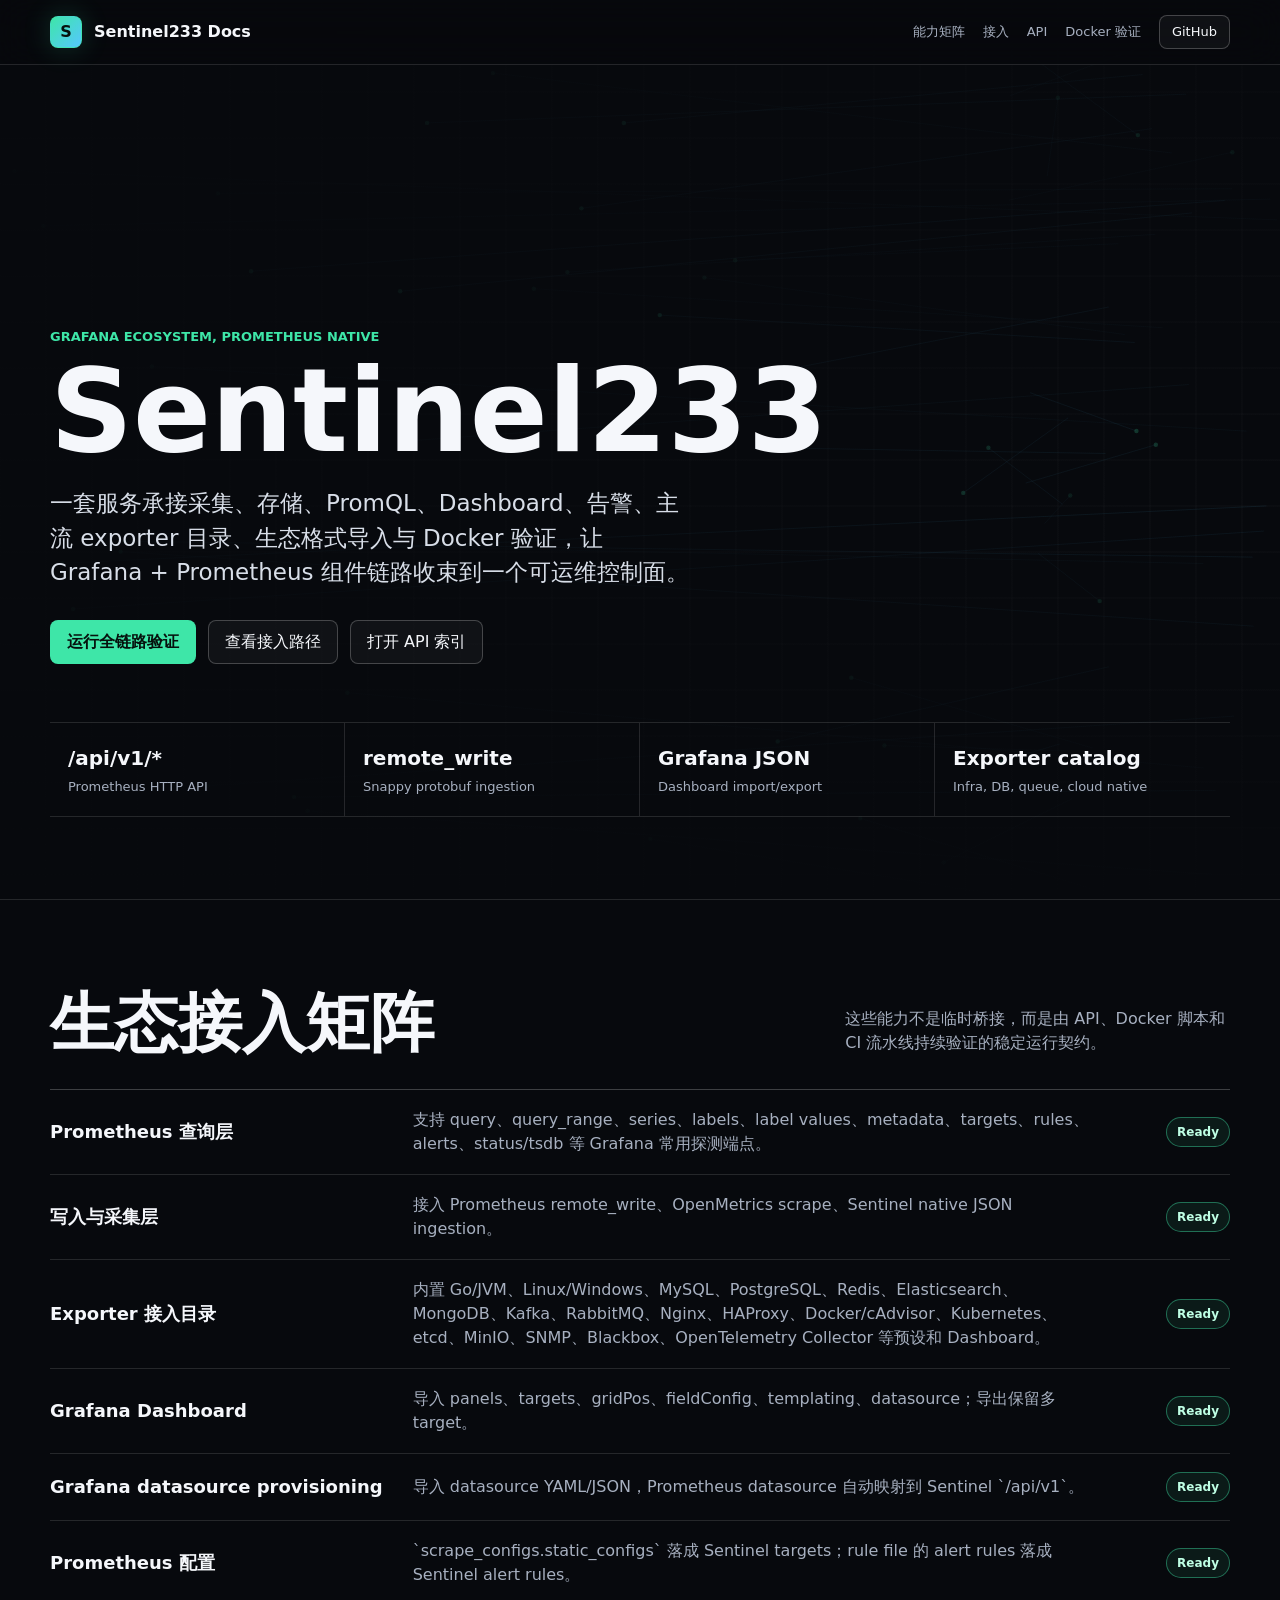
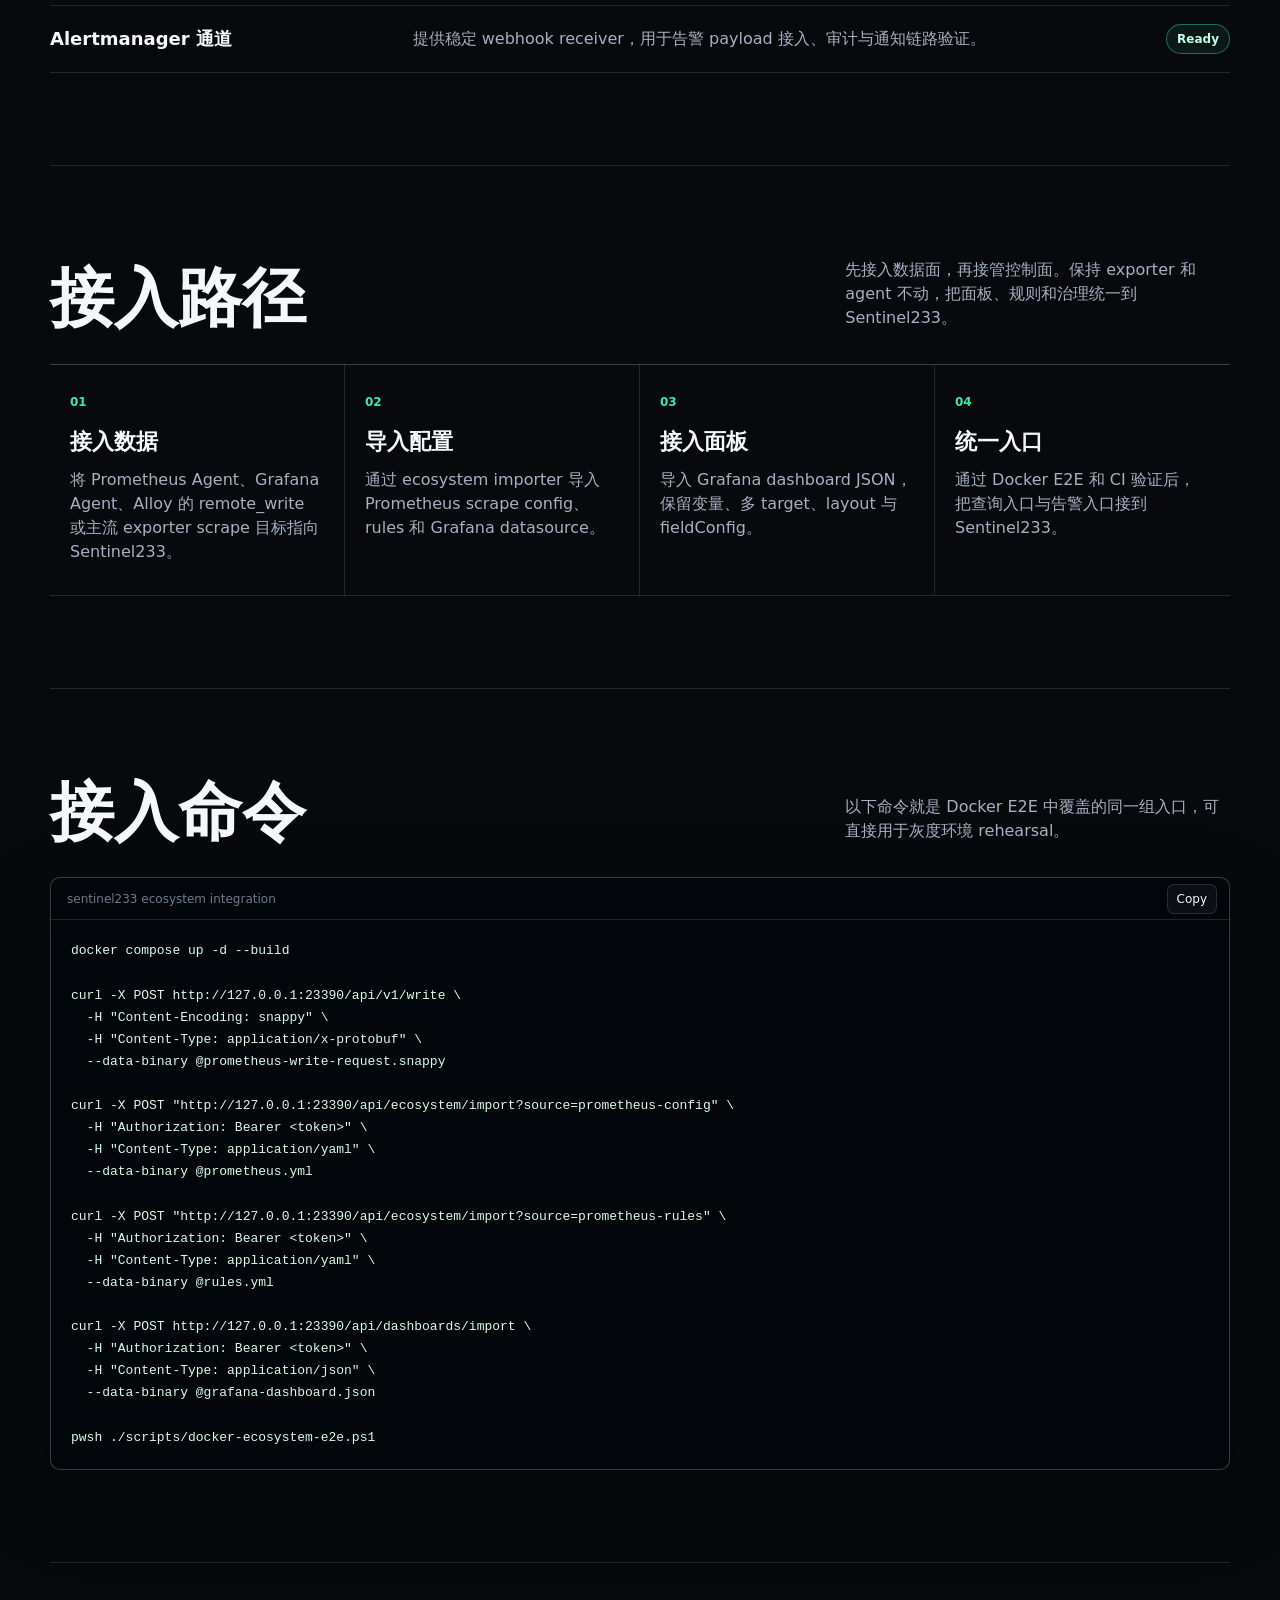
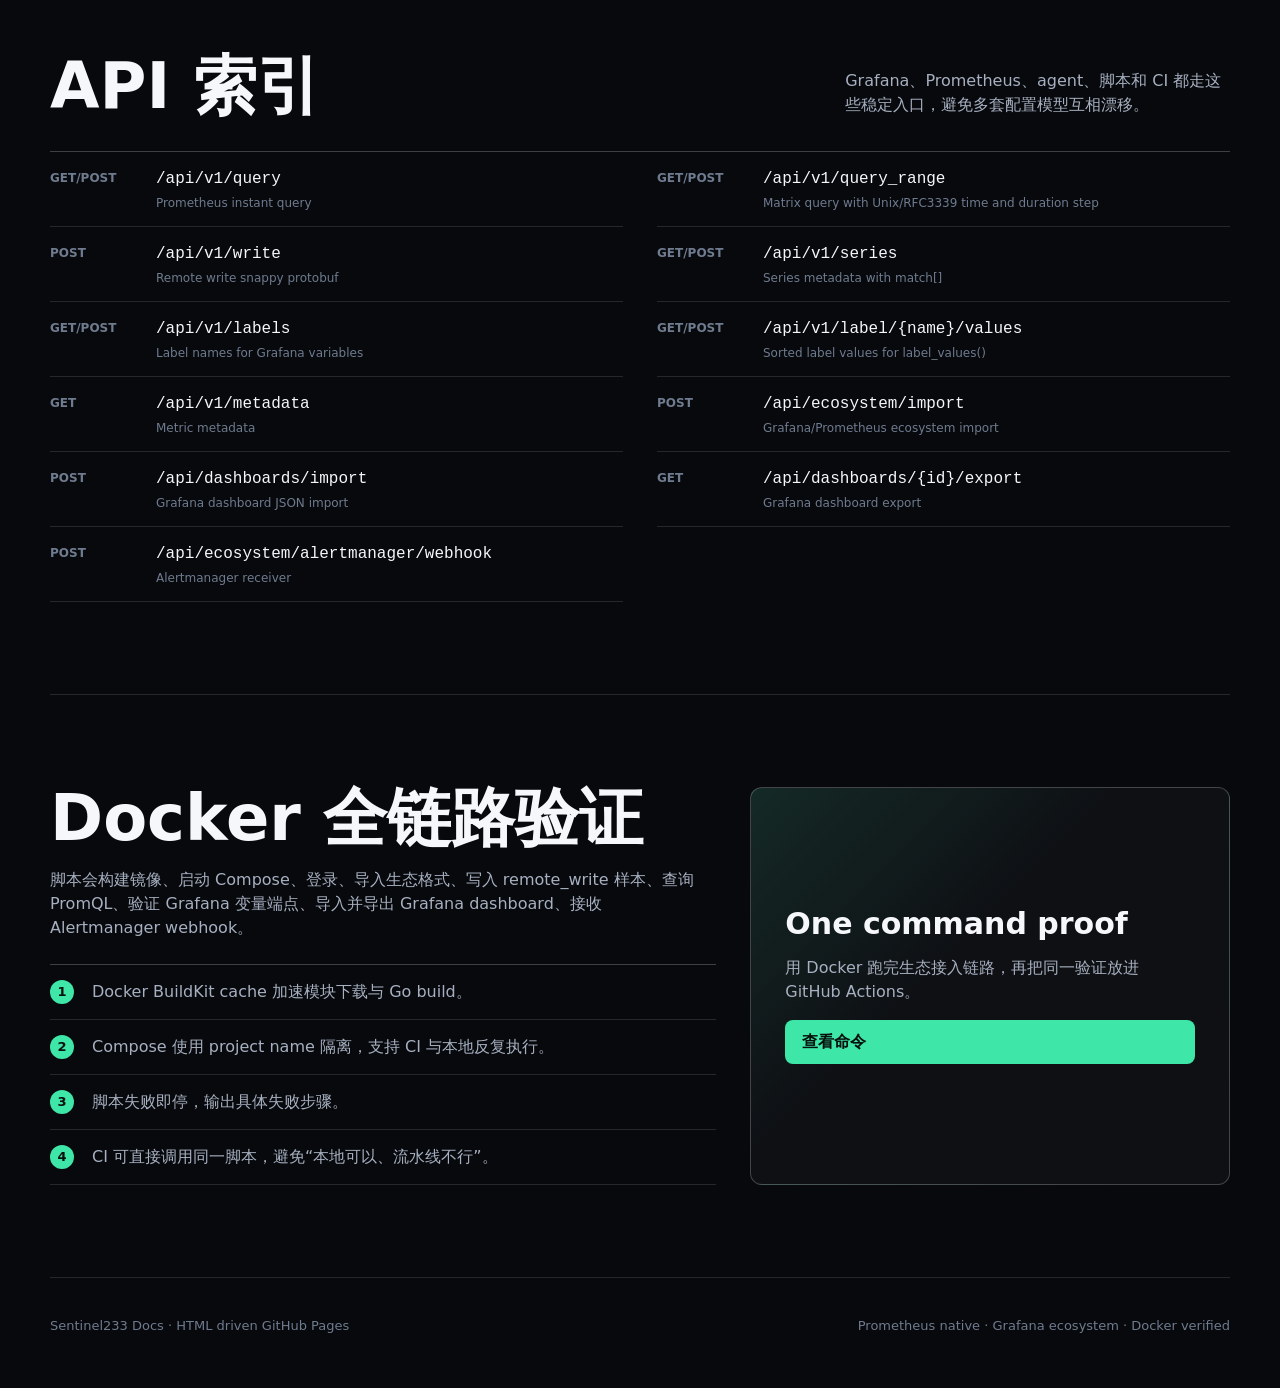
==== commit 4d0ad262: "Expand Prometheus exporter ecosystem catalog" ====
--- a/site/index.html
+++ b/site/index.html
@@ -3,7 +3,7 @@
 <head>
   <meta charset="utf-8">
   <meta name="viewport" content="width=device-width, initial-scale=1">
-  <meta name="description" content="Sentinel233: first-class Prometheus ingestion, Grafana dashboard integration, native dashboards, alerting, and Docker verified operations.">
+  <meta name="description" content="Sentinel233: first-class Prometheus ingestion, Grafana dashboard integration, exporter catalog, native dashboards, alerting, and Docker verified operations.">
   <title>Sentinel233 Docs</title>
   <style>
     :root {
@@ -402,7 +402,7 @@
     <div class="hero-content">
       <div class="eyebrow">Grafana ecosystem, Prometheus native</div>
       <h1>Sentinel233</h1>
-      <p class="hero-copy">一套服务承接采集、存储、PromQL、Dashboard、告警、生态格式导入与 Docker 验证，让 Grafana + Prometheus 组件链路收束到一个可运维控制面。</p>
+      <p class="hero-copy">一套服务承接采集、存储、PromQL、Dashboard、告警、主流 exporter 目录、生态格式导入与 Docker 验证，让 Grafana + Prometheus 组件链路收束到一个可运维控制面。</p>
       <div class="hero-actions">
         <a class="button primary" href="#docker">运行全链路验证</a>
         <a class="button" href="#migration">查看接入路径</a>
@@ -412,7 +412,7 @@
         <div class="proof-item"><strong>/api/v1/*</strong><span>Prometheus HTTP API</span></div>
         <div class="proof-item"><strong>remote_write</strong><span>Snappy protobuf ingestion</span></div>
         <div class="proof-item"><strong>Grafana JSON</strong><span>Dashboard import/export</span></div>
-        <div class="proof-item"><strong>Docker E2E</strong><span>Replacement chain verified</span></div>
+        <div class="proof-item"><strong>Exporter catalog</strong><span>Infra, DB, queue, cloud native</span></div>
       </div>
     </div>
   </div>
@@ -426,6 +426,7 @@
       <div class="matrix">
         <div class="matrix-row"><strong>Prometheus 查询层</strong><p>支持 query、query_range、series、labels、label values、metadata、targets、rules、alerts、status/tsdb 等 Grafana 常用探测端点。</p><span class="status">Ready</span></div>
         <div class="matrix-row"><strong>写入与采集层</strong><p>接入 Prometheus remote_write、OpenMetrics scrape、Sentinel native JSON ingestion。</p><span class="status">Ready</span></div>
+        <div class="matrix-row"><strong>Exporter 接入目录</strong><p>内置 Go/JVM、Linux/Windows、MySQL、PostgreSQL、Redis、Elasticsearch、MongoDB、Kafka、RabbitMQ、Nginx、HAProxy、Docker/cAdvisor、Kubernetes、etcd、MinIO、SNMP、Blackbox、OpenTelemetry Collector 等预设和 Dashboard。</p><span class="status">Ready</span></div>
         <div class="matrix-row"><strong>Grafana Dashboard</strong><p>导入 panels、targets、gridPos、fieldConfig、templating、datasource；导出保留多 target。</p><span class="status">Ready</span></div>
         <div class="matrix-row"><strong>Grafana datasource provisioning</strong><p>导入 datasource YAML/JSON，Prometheus datasource 自动映射到 Sentinel `/api/v1`。</p><span class="status">Ready</span></div>
         <div class="matrix-row"><strong>Prometheus 配置</strong><p>`scrape_configs.static_configs` 落成 Sentinel targets；rule file 的 alert rules 落成 Sentinel alert rules。</p><span class="status">Ready</span></div>
@@ -439,7 +440,7 @@
         <p>先接入数据面，再接管控制面。保持 exporter 和 agent 不动，把面板、规则和治理统一到 Sentinel233。</p>
       </div>
       <div class="flow">
-        <div class="flow-step"><span>01</span><h3>接入数据</h3><p>将 Prometheus Agent、Grafana Agent 或 Alloy 的 remote_write 指向 Sentinel233。</p></div>
+        <div class="flow-step"><span>01</span><h3>接入数据</h3><p>将 Prometheus Agent、Grafana Agent、Alloy 的 remote_write 或主流 exporter scrape 目标指向 Sentinel233。</p></div>
         <div class="flow-step"><span>02</span><h3>导入配置</h3><p>通过 ecosystem importer 导入 Prometheus scrape config、rules 和 Grafana datasource。</p></div>
         <div class="flow-step"><span>03</span><h3>接入面板</h3><p>导入 Grafana dashboard JSON，保留变量、多 target、layout 与 fieldConfig。</p></div>
         <div class="flow-step"><span>04</span><h3>统一入口</h3><p>通过 Docker E2E 和 CI 验证后，把查询入口与告警入口接到 Sentinel233。</p></div>
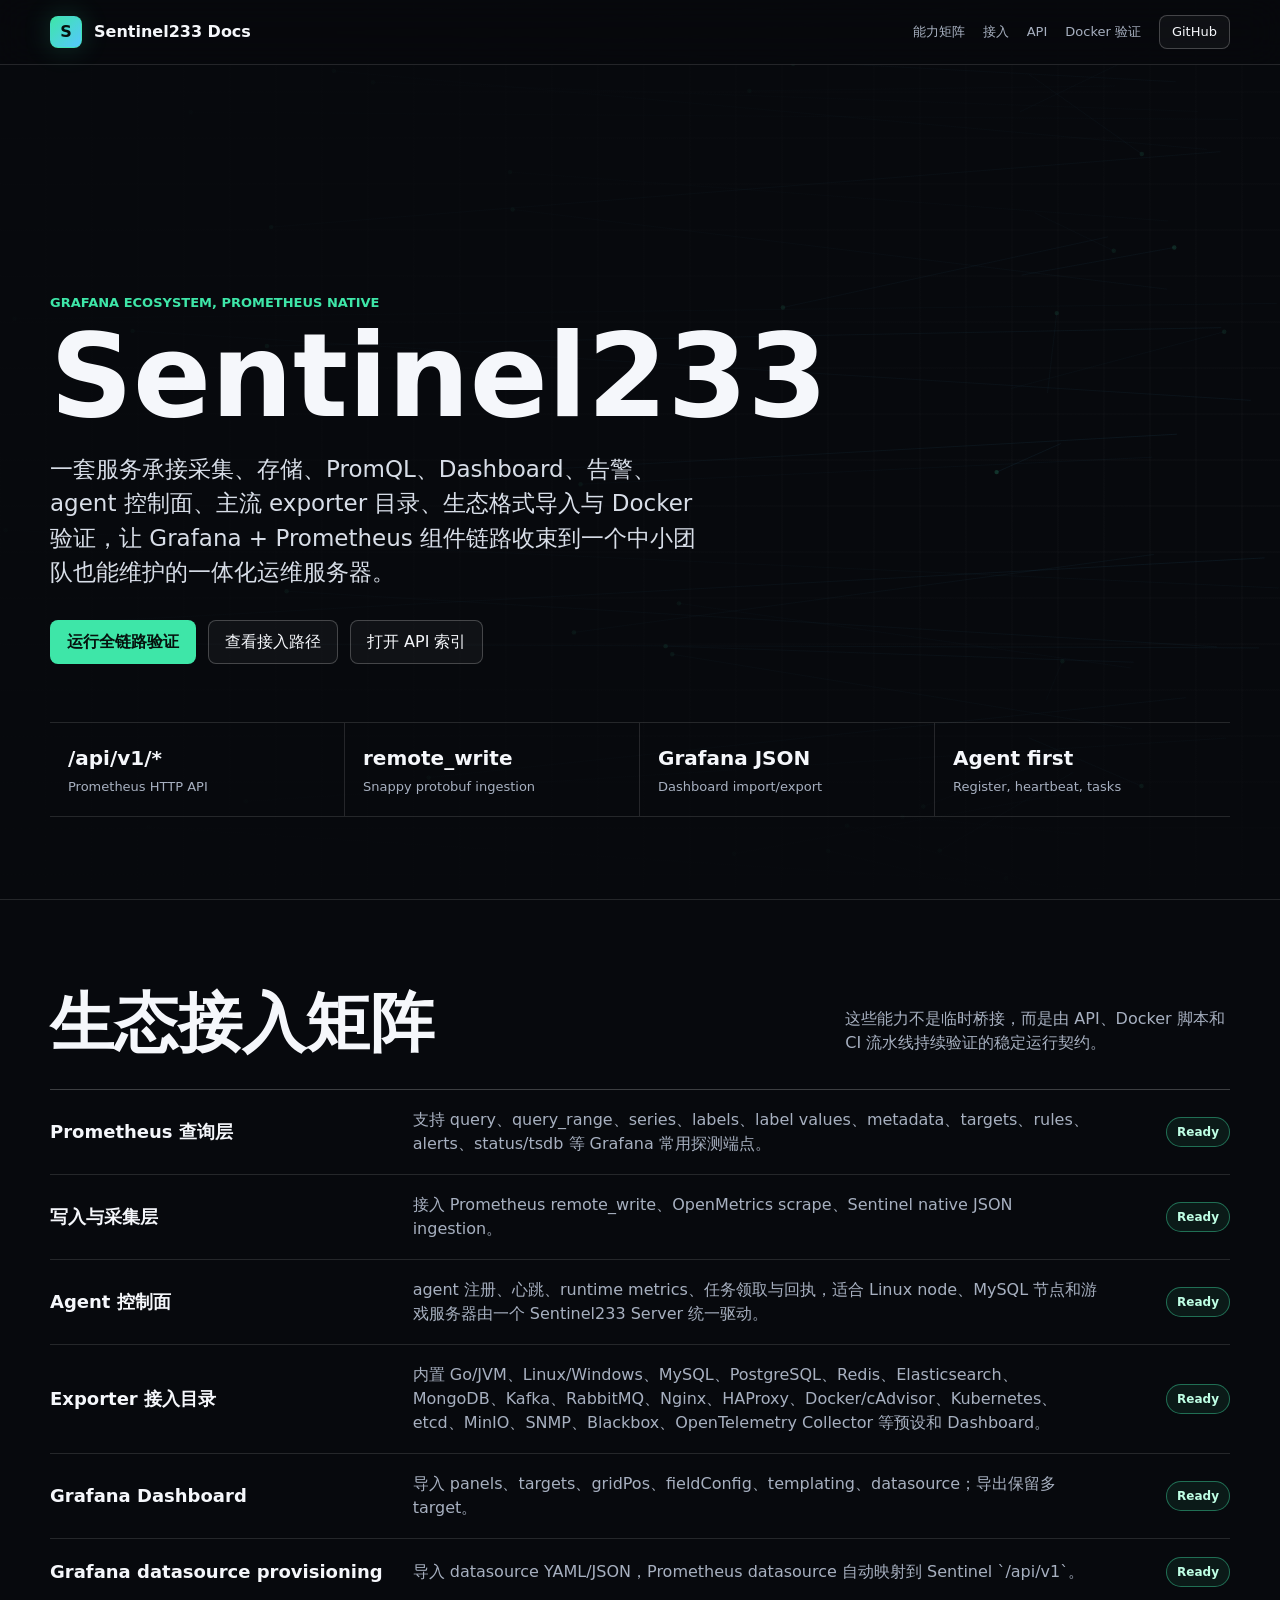
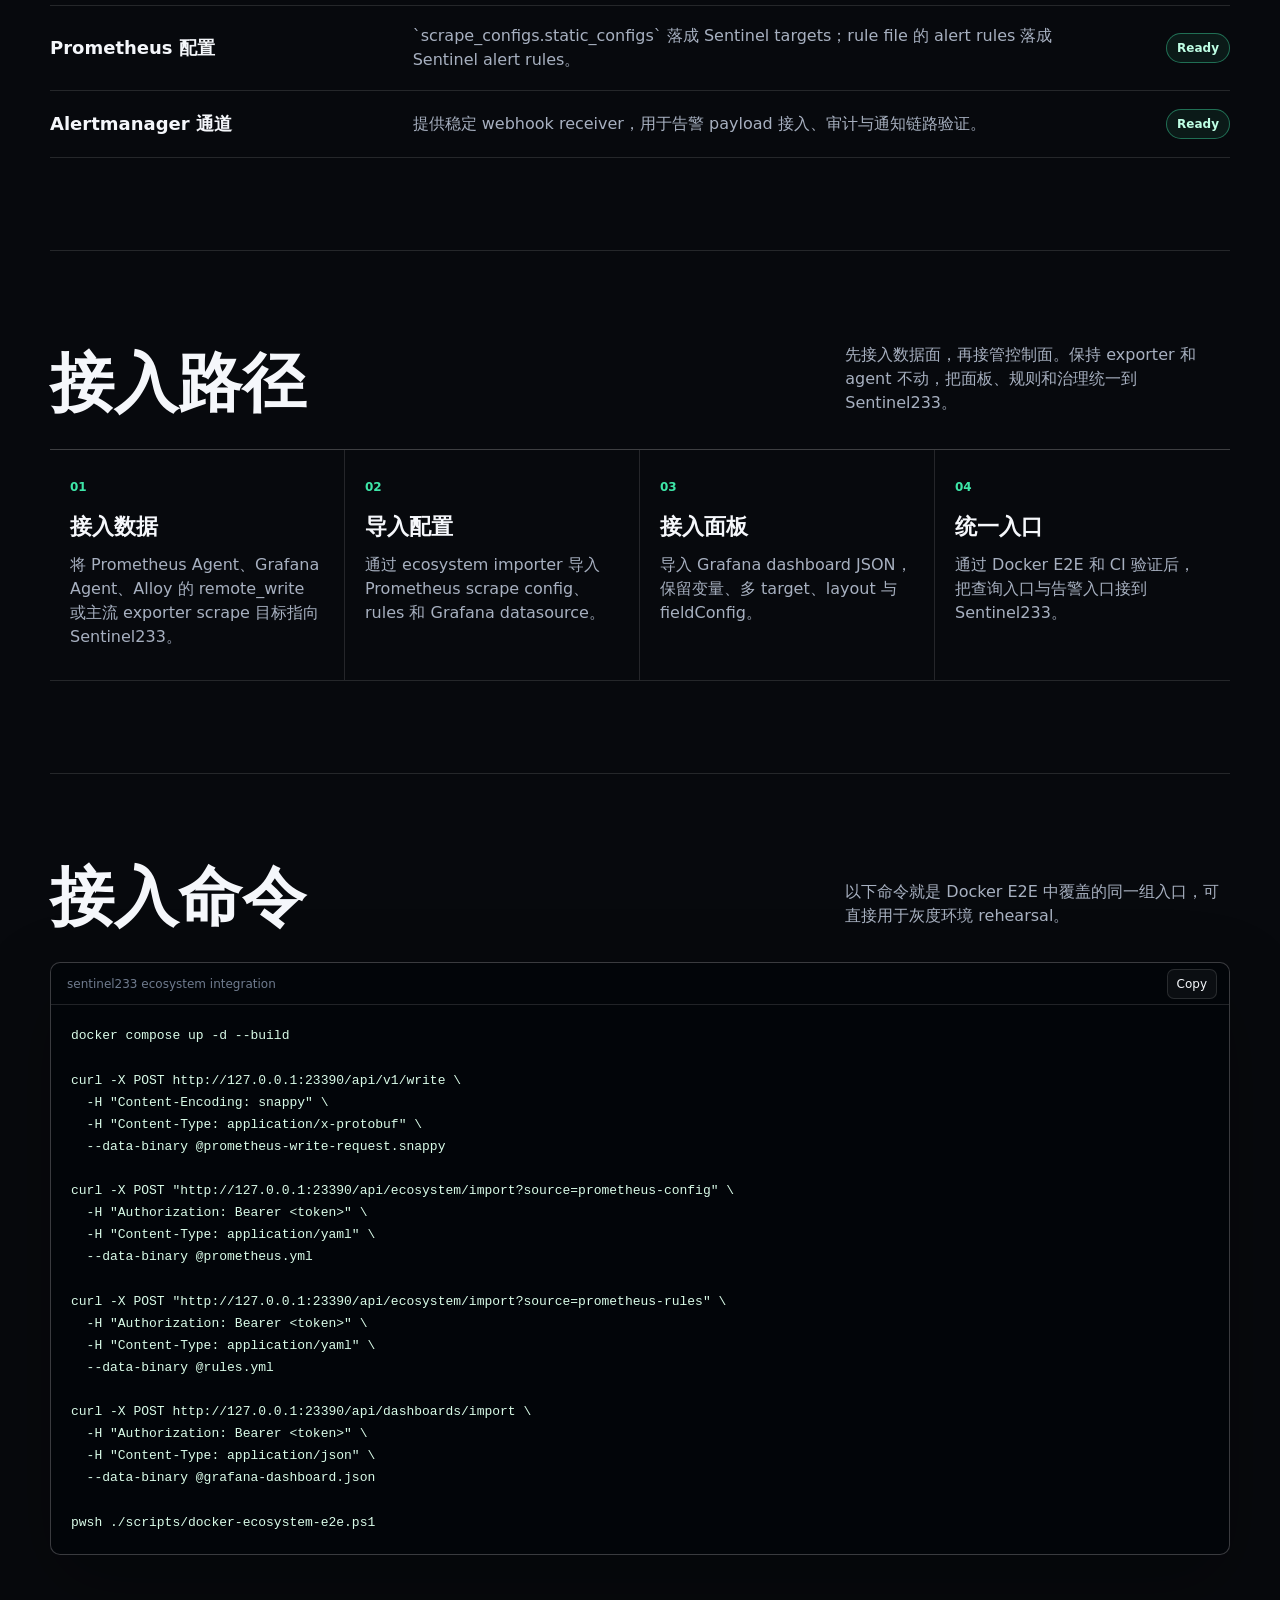
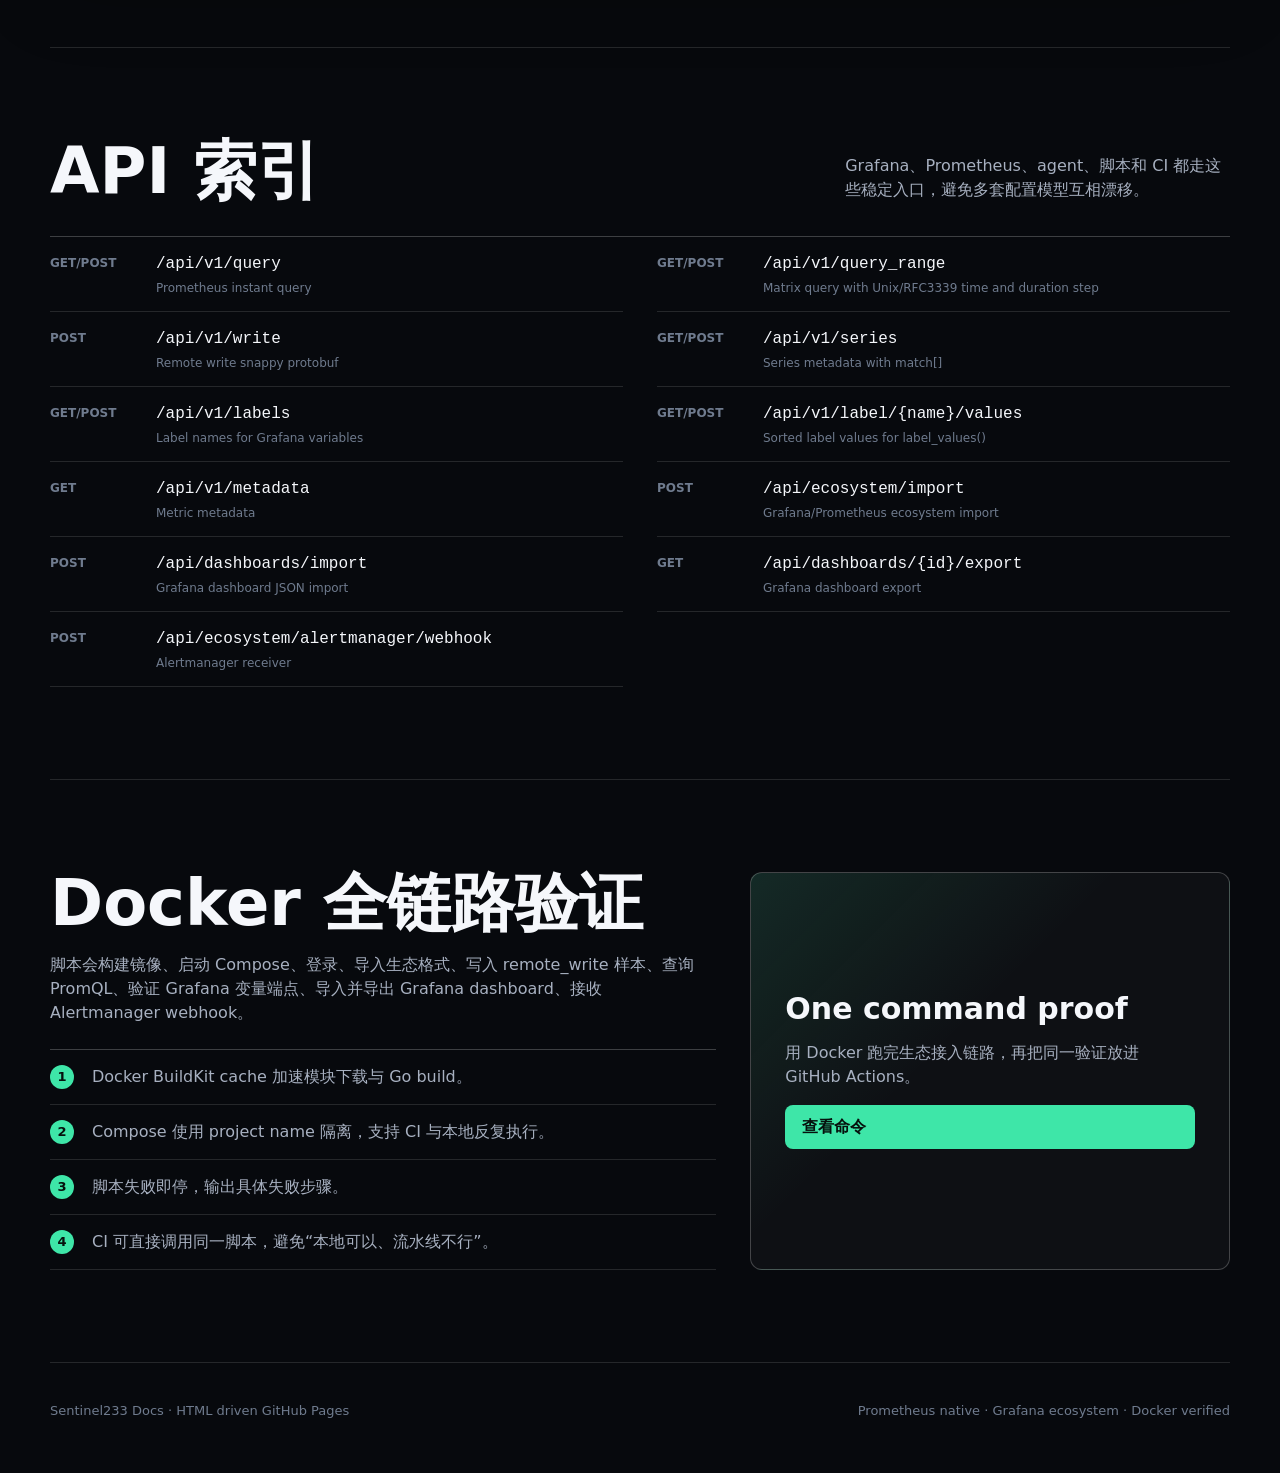
==== commit ae158685: "Add agent control plane and TSDB snapshots" ====
--- a/site/index.html
+++ b/site/index.html
@@ -3,7 +3,7 @@
 <head>
   <meta charset="utf-8">
   <meta name="viewport" content="width=device-width, initial-scale=1">
-  <meta name="description" content="Sentinel233: first-class Prometheus ingestion, Grafana dashboard integration, exporter catalog, native dashboards, alerting, and Docker verified operations.">
+  <meta name="description" content="Sentinel233: one operations server for Prometheus storage, Grafana ecosystem dashboards, agent-first automation, alerting, and Docker verified operations.">
   <title>Sentinel233 Docs</title>
   <style>
     :root {
@@ -402,7 +402,7 @@
     <div class="hero-content">
       <div class="eyebrow">Grafana ecosystem, Prometheus native</div>
       <h1>Sentinel233</h1>
-      <p class="hero-copy">一套服务承接采集、存储、PromQL、Dashboard、告警、主流 exporter 目录、生态格式导入与 Docker 验证，让 Grafana + Prometheus 组件链路收束到一个可运维控制面。</p>
+      <p class="hero-copy">一套服务承接采集、存储、PromQL、Dashboard、告警、agent 控制面、主流 exporter 目录、生态格式导入与 Docker 验证，让 Grafana + Prometheus 组件链路收束到一个中小团队也能维护的一体化运维服务器。</p>
       <div class="hero-actions">
         <a class="button primary" href="#docker">运行全链路验证</a>
         <a class="button" href="#migration">查看接入路径</a>
@@ -412,7 +412,7 @@
         <div class="proof-item"><strong>/api/v1/*</strong><span>Prometheus HTTP API</span></div>
         <div class="proof-item"><strong>remote_write</strong><span>Snappy protobuf ingestion</span></div>
         <div class="proof-item"><strong>Grafana JSON</strong><span>Dashboard import/export</span></div>
-        <div class="proof-item"><strong>Exporter catalog</strong><span>Infra, DB, queue, cloud native</span></div>
+        <div class="proof-item"><strong>Agent first</strong><span>Register, heartbeat, tasks</span></div>
       </div>
     </div>
   </div>
@@ -426,6 +426,7 @@
       <div class="matrix">
         <div class="matrix-row"><strong>Prometheus 查询层</strong><p>支持 query、query_range、series、labels、label values、metadata、targets、rules、alerts、status/tsdb 等 Grafana 常用探测端点。</p><span class="status">Ready</span></div>
         <div class="matrix-row"><strong>写入与采集层</strong><p>接入 Prometheus remote_write、OpenMetrics scrape、Sentinel native JSON ingestion。</p><span class="status">Ready</span></div>
+        <div class="matrix-row"><strong>Agent 控制面</strong><p>agent 注册、心跳、runtime metrics、任务领取与回执，适合 Linux node、MySQL 节点和游戏服务器由一个 Sentinel233 Server 统一驱动。</p><span class="status">Ready</span></div>
         <div class="matrix-row"><strong>Exporter 接入目录</strong><p>内置 Go/JVM、Linux/Windows、MySQL、PostgreSQL、Redis、Elasticsearch、MongoDB、Kafka、RabbitMQ、Nginx、HAProxy、Docker/cAdvisor、Kubernetes、etcd、MinIO、SNMP、Blackbox、OpenTelemetry Collector 等预设和 Dashboard。</p><span class="status">Ready</span></div>
         <div class="matrix-row"><strong>Grafana Dashboard</strong><p>导入 panels、targets、gridPos、fieldConfig、templating、datasource；导出保留多 target。</p><span class="status">Ready</span></div>
         <div class="matrix-row"><strong>Grafana datasource provisioning</strong><p>导入 datasource YAML/JSON，Prometheus datasource 自动映射到 Sentinel `/api/v1`。</p><span class="status">Ready</span></div>
